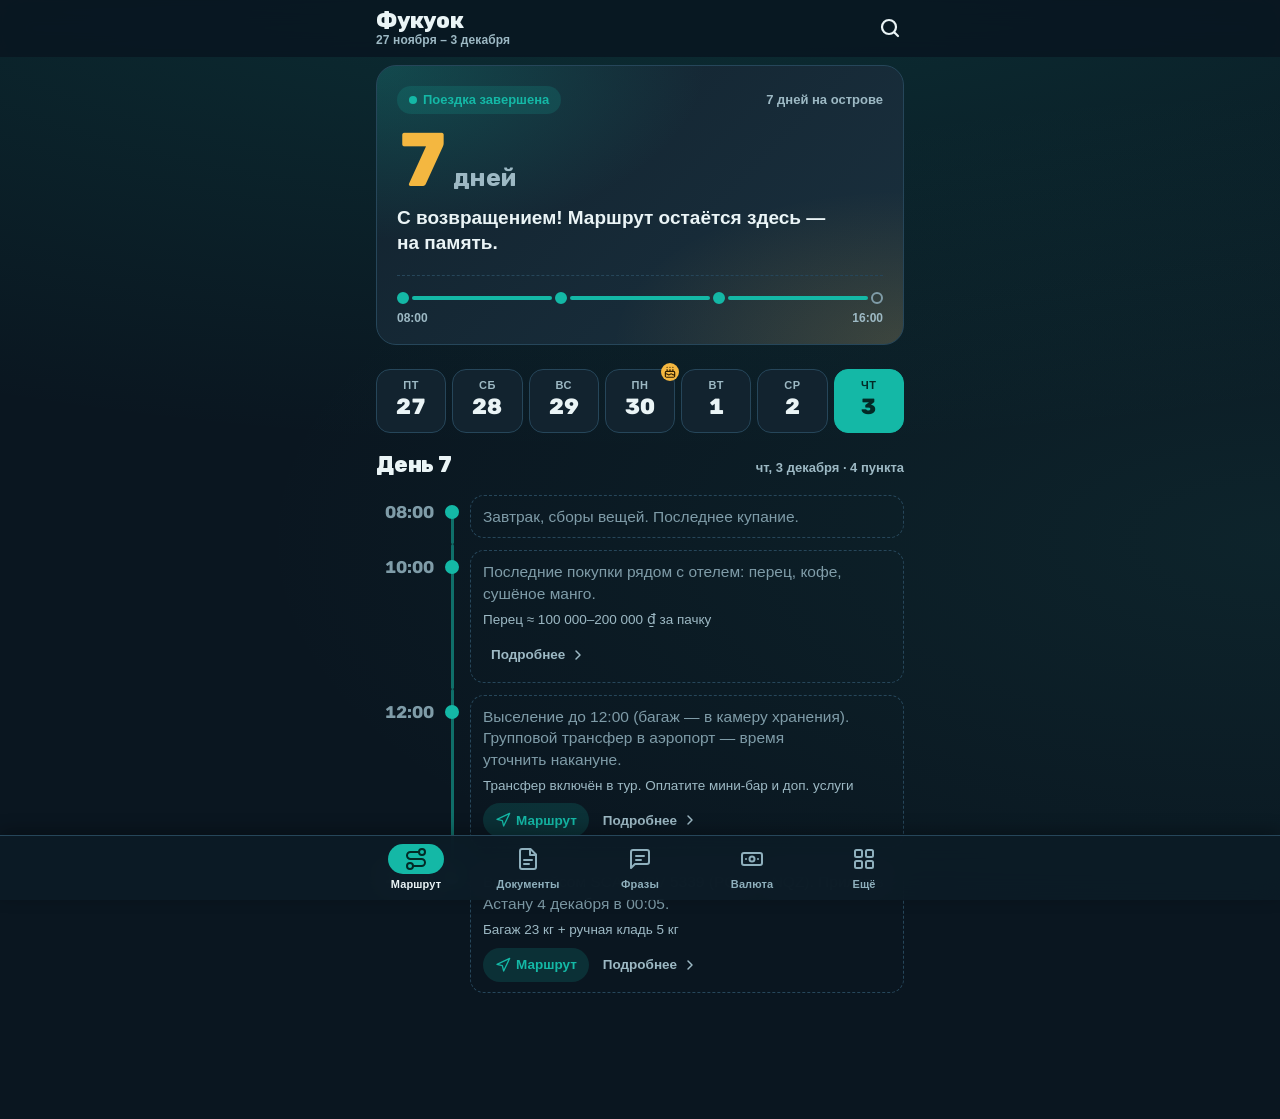
==== index.html @ 0ebf0767 "Путеводитель по Фукуоку: сайт, документы, офлайн-режим Co-Authored-By: Claude Opus 5.5 <noreply@anth" ====
<!DOCTYPE html>
<html lang="ru">
<head>
  <meta charset="UTF-8" />
  <meta name="viewport" content="width=device-width, initial-scale=1, viewport-fit=cover" />
  <meta name="theme-color" content="#0a1620" />
  <meta name="apple-mobile-web-app-capable" content="yes" />
  <meta name="apple-mobile-web-app-status-bar-style" content="black-translucent" />
  <title>Фукуок · 27 ноября – 3 декабря</title>
  <link rel="stylesheet" href="css/common.css" />
  <style>
    /* ---------- «Сегодня» ---------- */
    .today {
      margin-top: var(--u);
      padding: calc(2.5 * var(--u)) calc(2.5 * var(--u)) calc(2 * var(--u));
    }

    .today-top {
      display: flex;
      align-items: center;
      justify-content: space-between;
      gap: var(--u);
      margin-bottom: calc(1.5 * var(--u));
    }

    .state-pill {
      display: inline-flex;
      align-items: center;
      gap: 6px;
      min-height: 28px;
      padding: 0 12px;
      border-radius: var(--r-pill);
      font-size: 13px;
      font-weight: 700;
      background: var(--coral-soft);
      color: var(--coral);
    }

    .state-pill.is-water {
      background: var(--shallow-soft);
      color: var(--water);
    }

    .state-pill .dot {
      width: 8px;
      height: 8px;
      border-radius: 50%;
      background: currentColor;
    }

    .today-day {
      font-size: 13px;
      font-weight: 600;
      color: var(--ink-2);
    }

    .today-time {
      font-family: var(--font-mark);
      font-weight: 800;
      font-variant-numeric: tabular-nums;
      font-size: clamp(56px, 18vw, 76px);
      line-height: 0.92;
      letter-spacing: -0.03em;
      color: var(--coral);
      margin: 0;
    }

    .today-time small {
      font-size: 0.32em;
      font-weight: 700;
      letter-spacing: 0;
      color: var(--ink-2);
      margin-left: 6px;
    }

    .countdown {
      display: grid;
      grid-template-columns: repeat(4, 1fr);
      gap: var(--u);
      margin: 0;
    }

    .countdown div {
      text-align: center;
      padding: var(--u) 0 calc(0.75 * var(--u));
      border-radius: 12px;
      background: rgba(10, 22, 32, 0.55);
      border: 1px solid var(--grout);
    }

    .countdown b {
      display: block;
      font-family: var(--font-mark);
      font-weight: 800;
      font-size: clamp(28px, 9vw, 38px);
      line-height: 1;
      font-variant-numeric: tabular-nums;
      color: var(--ink);
    }

    .countdown span {
      display: block;
      margin-top: 4px;
      font-size: 11px;
      font-weight: 700;
      letter-spacing: 0.06em;
      text-transform: uppercase;
      color: var(--ink-2);
    }

    .today-title {
      margin: calc(1.25 * var(--u)) 0 0;
      font-size: 19px;
      font-weight: 650;
      line-height: 1.3;
      text-wrap: pretty;
    }

    .today-now {
      margin: var(--u) 0 0;
      font-size: 14px;
      color: var(--ink-2);
    }

    .today-now b {
      color: var(--ink);
      font-weight: 600;
    }

    .today-actions {
      display: flex;
      flex-wrap: wrap;
      gap: var(--u);
      margin-top: calc(2 * var(--u));
    }

    /* канат дорожки — прогресс дня */
    .rope {
      display: flex;
      align-items: center;
      margin-top: calc(2.5 * var(--u));
      padding-top: calc(2 * var(--u));
      border-top: 1px dashed var(--grout);
    }

    .rope-bead {
      position: relative;
      flex: 0 0 auto;
      width: 12px;
      height: 12px;
      border-radius: 50%;
      border: 2px solid var(--ink-3);
      background: transparent;
    }

    .rope-seg {
      flex: 1 1 auto;
      height: 4px;
      margin: 0 3px;
      border-radius: 2px;
      background: repeating-linear-gradient(90deg, var(--grout) 0 6px, transparent 6px 10px);
    }

    .rope-bead.is-done {
      background: var(--water);
      border-color: var(--water);
    }

    .rope-seg.is-done {
      background: var(--water);
    }

    .rope-bead.is-now {
      width: 18px;
      height: 18px;
      background: var(--coral);
      border-color: var(--coral);
      box-shadow: 0 0 0 5px var(--coral-soft);
      animation: bead 2.4s var(--ease-out) infinite;
    }

    @keyframes bead {
      0% {
        box-shadow: 0 0 0 0 rgba(244, 183, 64, 0.5);
      }
      70% {
        box-shadow: 0 0 0 10px rgba(244, 183, 64, 0);
      }
      100% {
        box-shadow: 0 0 0 0 rgba(244, 183, 64, 0);
      }
    }

    .rope-legend {
      display: flex;
      justify-content: space-between;
      margin-top: 6px;
      font-size: 12px;
      font-weight: 600;
      color: var(--ink-2);
      font-variant-numeric: tabular-nums;
    }

    /* ---------- лента дней ---------- */
    .days {
      display: grid;
      grid-template-columns: repeat(7, 1fr);
      gap: 6px;
      margin: calc(3 * var(--u)) 0 calc(2 * var(--u));
    }

    .day {
      position: relative;
      display: flex;
      flex-direction: column;
      align-items: center;
      gap: 2px;
      padding: var(--u) 0 calc(1.25 * var(--u));
      border-radius: 14px;
      border: 1.5px solid var(--grout);
      background: var(--tile);
      cursor: pointer;
      min-height: 64px;
    }

    .day-wd {
      font-size: 11px;
      font-weight: 700;
      text-transform: uppercase;
      letter-spacing: 0.05em;
      color: var(--ink-2);
    }

    .day-num {
      font-family: var(--font-mark);
      font-weight: 800;
      font-size: 22px;
      line-height: 1;
      font-variant-numeric: tabular-nums;
    }

    .day .ic {
      position: absolute;
      top: -7px;
      right: -5px;
      width: 18px;
      height: 18px;
      padding: 2px;
      border-radius: 50%;
      background: var(--coral);
      color: #2a1a00;
    }

    .day.is-today::after {
      content: "";
      position: absolute;
      bottom: 5px;
      width: 5px;
      height: 5px;
      border-radius: 50%;
      background: var(--coral);
    }

    .day[aria-pressed="true"] {
      background: var(--water);
      border-color: var(--water);
      color: var(--on-accent);
    }

    .day[aria-pressed="true"] .day-wd {
      color: var(--on-accent);
    }

    .day[aria-pressed="true"].is-today::after {
      background: var(--on-accent);
    }

    .day-head {
      display: flex;
      align-items: baseline;
      justify-content: space-between;
      gap: var(--u);
      margin: 0 0 var(--u);
    }

    .day-head h2 {
      margin: 0;
      font-family: var(--font-mark);
      font-weight: 800;
      font-size: 22px;
      letter-spacing: -0.01em;
    }

    .day-head span {
      font-size: 13px;
      color: var(--ink-2);
      font-weight: 600;
    }

    /* ---------- таймлайн ---------- */
    .tl {
      list-style: none;
      margin: 0;
      padding: 0;
    }

    .ev {
      display: grid;
      grid-template-columns: 58px 20px 1fr;
      column-gap: var(--u);
      position: relative;
    }

    .ev-time {
      padding-top: 14px;
      text-align: right;
      font-family: var(--font-mark);
      font-weight: 700;
      font-size: 17px;
      font-variant-numeric: tabular-nums;
      color: var(--coral);
      line-height: 1.1;
    }

    .ev-time small {
      display: block;
      font-family: var(--font-ui);
      font-size: 10.5px;
      font-weight: 600;
      color: var(--ink-3);
      margin-top: 2px;
    }

    .ev-rail {
      position: relative;
      display: flex;
      justify-content: center;
    }

    .ev-rail::before {
      content: "";
      position: absolute;
      top: 0;
      bottom: 0;
      width: 3px;
      border-radius: 2px;
      background: repeating-linear-gradient(180deg, var(--grout) 0 7px, transparent 7px 11px);
    }

    .ev:first-child .ev-rail::before {
      top: 18px;
    }

    .ev:last-child .ev-rail::before {
      bottom: auto;
      height: 18px;
    }

    .ev-rail i {
      position: relative;
      margin-top: 16px;
      width: 14px;
      height: 14px;
      border-radius: 50%;
      background: var(--deck);
      border: 2.5px solid var(--ink-3);
    }

    .ev-body {
      margin: 6px 0;
      padding: calc(1.25 * var(--u)) calc(1.5 * var(--u));
      border-radius: 14px;
      background: var(--tile);
      border: 1px solid var(--grout);
      min-width: 0;
    }

    .ev-body.is-link {
      cursor: pointer;
    }

    .ev-body.is-link:active {
      background: var(--deck-2);
    }

    .ev-prog {
      margin: 0;
      font-size: 15.5px;
      line-height: 1.4;
      text-wrap: pretty;
    }

    .ev-cost {
      margin: 6px 0 0;
      font-size: 13.5px;
      color: var(--ink-2);
      line-height: 1.4;
    }

    .ev-actions {
      display: flex;
      flex-wrap: wrap;
      gap: 6px;
      margin-top: var(--u);
    }

    .mini {
      display: inline-flex;
      align-items: center;
      gap: 5px;
      min-height: 34px;
      padding: 0 12px;
      border-radius: var(--r-pill);
      border: 0;
      background: var(--shallow-soft);
      color: var(--water);
      font-size: 13.5px;
      font-weight: 650;
      text-decoration: none;
      cursor: pointer;
    }

    .mini.is-ghost {
      background: transparent;
      color: var(--ink-2);
      padding: 0 4px 0 8px;
    }

    .mini .ic {
      width: 16px;
      height: 16px;
    }

    /* шкала важности: сейчас > далее > потом > прошло */
    .ev.is-past .ev-body {
      background: transparent;
      border-style: dashed;
    }

    .ev.is-past .ev-prog,
    .ev.is-past .ev-time {
      color: var(--ink-3);
    }

    .ev.is-past .ev-rail i {
      background: var(--water);
      border-color: var(--water);
    }

    .ev.is-past .ev-rail::before {
      background: var(--water);
      opacity: 0.55;
    }

    .ev.is-now .ev-rail i {
      width: 18px;
      height: 18px;
      margin-top: 14px;
      background: var(--coral);
      border-color: var(--coral);
      box-shadow: 0 0 0 5px var(--coral-soft);
    }

    .ev.is-now .ev-body {
      border-color: var(--coral);
      box-shadow: 0 0 0 1px var(--coral) inset, var(--shadow-1);
    }

    .ev.is-now .ev-time {
      font-size: 20px;
    }

    .ev.is-next .ev-rail i {
      border-color: var(--water);
    }

    .ev.is-next .ev-body {
      border-color: color-mix(in srgb, var(--water) 55%, var(--grout));
    }

    .ev-tag {
      display: inline-block;
      margin: 0 0 6px;
      padding: 2px 8px;
      border-radius: 6px;
      font-size: 11.5px;
      font-weight: 700;
      letter-spacing: 0.02em;
      background: var(--coral-soft);
      color: var(--coral);
    }

    .ev.is-next .ev-tag {
      background: var(--shallow-soft);
      color: var(--water);
    }

    /* поиск */
    .search-wrap[hidden] {
      display: none;
    }

    .search-wrap {
      padding: var(--u) 0 0;
    }

    .search-day {
      margin: calc(3 * var(--u)) 0 var(--u);
      font-family: var(--font-mark);
      font-weight: 700;
      font-size: 16px;
      color: var(--ink-2);
    }

    .empty {
      padding: calc(4 * var(--u)) calc(2 * var(--u));
      text-align: center;
      color: var(--ink-2);
      border: 1.5px dashed var(--grout);
      border-radius: var(--r-card);
    }

    /* ---------- лист места ---------- */
    .gallery {
      position: relative;
      margin: 0 calc(-2 * var(--u));
    }

    .gallery-track {
      display: flex;
      overflow-x: auto;
      scroll-snap-type: x mandatory;
      scrollbar-width: none;
      gap: var(--u);
      padding: 0 calc(2 * var(--u));
      scroll-padding: 0 calc(2 * var(--u));
    }

    .gallery-track::-webkit-scrollbar {
      display: none;
    }

    .gallery-track img {
      flex: 0 0 100%;
      width: 100%;
      aspect-ratio: 4 / 3;
      object-fit: cover;
      border-radius: 16px;
      scroll-snap-align: start;
      background: var(--deck-2);
    }

    .gallery-dots {
      display: flex;
      justify-content: center;
      gap: 6px;
      margin-top: var(--u);
    }

    .gallery-dots i {
      width: 6px;
      height: 6px;
      border-radius: 3px;
      background: var(--grout);
      transition: width 0.25s var(--ease-out), background 0.25s;
    }

    .gallery-dots i.is-on {
      width: 18px;
      background: var(--water);
    }

    .place-title {
      margin: calc(2 * var(--u)) 0 var(--u);
      font-family: var(--font-mark);
      font-weight: 800;
      font-size: 26px;
      line-height: 1.1;
      letter-spacing: -0.015em;
      text-wrap: balance;
    }

    .place-meta {
      display: flex;
      flex-wrap: wrap;
      gap: 6px;
      margin: 0 0 calc(2 * var(--u));
    }

    .place-meta span {
      font-size: 13px;
      font-weight: 600;
      padding: 4px 10px;
      border-radius: 8px;
      background: var(--deck-2);
      color: var(--ink-2);
    }

    .place-meta span.is-time {
      background: var(--coral-soft);
      color: var(--coral);
      font-family: var(--font-mark);
      font-weight: 700;
    }

    .place-body p {
      margin: 0 0 calc(1.5 * var(--u));
      font-size: 15.5px;
      line-height: 1.55;
    }

    .tips {
      margin: calc(2.5 * var(--u)) 0 0;
      padding: calc(2 * var(--u));
      border-radius: var(--r-card);
      background: var(--coral-soft);
    }

    .tips h3 {
      margin: 0 0 var(--u);
      font-family: var(--font-mark);
      font-weight: 700;
      font-size: 16px;
      color: var(--coral);
    }

    .tips ul {
      margin: 0;
      padding: 0;
      list-style: none;
    }

    .tips li {
      position: relative;
      padding-left: 18px;
      margin: 0 0 var(--u);
      font-size: 14.5px;
      line-height: 1.5;
    }

    .tips li:last-child {
      margin-bottom: 0;
    }

    .tips li::before {
      content: "";
      position: absolute;
      left: 2px;
      top: 8px;
      width: 7px;
      height: 7px;
      border-radius: 50%;
      background: var(--coral);
    }

    /* аудиогид */
    .guide {
      display: grid;
      grid-template-columns: 52px 1fr;
      gap: 6px calc(1.5 * var(--u));
      align-items: center;
      margin: 0 0 calc(2 * var(--u));
      padding: calc(1.5 * var(--u));
      border-radius: var(--r-card);
      background: var(--tile);
      border: 1px solid var(--grout);
    }

    .guide[hidden] {
      display: none;
    }

    .guide-play {
      grid-row: span 2;
      width: 52px;
      height: 52px;
      border-radius: 50%;
      border: 0;
      background: var(--water);
      color: var(--on-accent);
      display: grid;
      place-items: center;
      cursor: pointer;
    }

    .guide-title {
      margin: 0;
      font-size: 14px;
      font-weight: 650;
      line-height: 1.3;
    }

    .guide-title small {
      display: block;
      font-size: 12px;
      font-weight: 600;
      color: var(--ink-2);
    }

    .guide-scrub {
      display: flex;
      align-items: center;
      gap: 6px;
      font-size: 12px;
      color: var(--ink-2);
      font-variant-numeric: tabular-nums;
    }

    .guide-scrub input {
      flex: 1;
      min-width: 0;
      accent-color: var(--water);
      height: 24px;
    }

    .guide-skip {
      width: 32px;
      height: 32px;
      border: 0;
      border-radius: 50%;
      background: transparent;
      color: var(--ink-2);
      display: grid;
      place-items: center;
      cursor: pointer;
      flex-shrink: 0;
    }

    .guide-skip:disabled,
    .guide-scrub input:disabled {
      opacity: 0.4;
    }

    .routes {
      display: grid;
      gap: var(--u);
      margin-top: calc(2.5 * var(--u));
    }

    .routes .btn {
      width: 100%;
      min-height: 52px;
      font-size: 16px;
    }

    .routes-hint {
      margin: var(--u) 0 0;
      font-size: 12.5px;
      color: var(--ink-3);
      text-align: center;
    }
  </style>
</head>
<body>
  <header class="appbar">
    <div class="appbar-inner">
      <h1 class="appbar-title">Фукуок<span class="appbar-sub" id="appbar-sub">27 ноября – 3 декабря</span></h1>
      <button type="button" class="icon-btn" id="search-toggle" aria-label="Поиск по маршруту" aria-pressed="false">
        <svg class="ic" aria-hidden="true"><use href="#search" /></svg>
      </button>
    </div>
  </header>

  <main class="app">
    <div class="search-wrap" id="search-wrap" hidden>
      <label class="visually-hidden" for="q">Поиск по маршруту</label>
      <input class="field" type="search" id="q" placeholder="Пляж, остров, ресторан, шоу…" autocomplete="off" enterkeyhint="search" />
    </div>

    <section class="pool today" id="today" aria-live="polite"></section>

    <nav class="days" id="days" aria-label="Дни поездки"></nav>

    <section id="schedule" aria-live="polite"></section>
  </main>

  <nav class="tabbar" aria-label="Разделы">
    <div class="tabbar-inner">
      <a class="tab" href="index.html" aria-current="page"><span class="tab-ic"><svg class="ic" aria-hidden="true"><use href="#route" /></svg></span>Маршрут</a>
      <a class="tab" href="documents.html"><span class="tab-ic"><svg class="ic" aria-hidden="true"><use href="#docs" /></svg></span>Документы</a>
      <a class="tab" href="razgovornik.html"><span class="tab-ic"><svg class="ic" aria-hidden="true"><use href="#phrases" /></svg></span>Фразы</a>
      <a class="tab" href="converter.html"><span class="tab-ic"><svg class="ic" aria-hidden="true"><use href="#currency" /></svg></span>Валюта</a>
      <a class="tab" href="more.html"><span class="tab-ic"><svg class="ic" aria-hidden="true"><use href="#more" /></svg></span>Ещё</a>
    </div>
  </nav>

  <div class="sheet" id="place-sheet" hidden>
    <div class="sheet-backdrop" data-sheet-close></div>
    <div class="sheet-panel" role="dialog" aria-modal="true" aria-labelledby="place-title" tabindex="-1">
      <div class="sheet-grip" aria-hidden="true"></div>
      <button type="button" class="sheet-close" data-sheet-close aria-label="Закрыть">
        <svg class="ic ic-sm" aria-hidden="true"><use href="#close" /></svg>
      </button>
      <div class="gallery">
        <div class="gallery-track" id="gallery-track"></div>
        <div class="gallery-dots" id="gallery-dots" aria-hidden="true"></div>
      </div>
      <h2 class="place-title" id="place-title"></h2>
      <div class="place-meta" id="place-meta"></div>
      <div class="guide" id="guide" hidden>
        <button type="button" class="guide-play" id="guide-play" aria-label="Слушать аудиогид">
          <svg class="ic" aria-hidden="true"><use href="#headphones" /></svg>
        </button>
        <p class="guide-title" id="guide-title"></p>
        <div class="guide-scrub">
          <button type="button" class="guide-skip" id="guide-back" aria-label="Назад 10 секунд"><svg class="ic ic-sm" aria-hidden="true"><use href="#rewind" /></svg></button>
          <span id="guide-cur">0:00</span>
          <input type="range" id="guide-progress" min="0" max="1000" value="0" aria-label="Прогресс аудиогида" />
          <span id="guide-dur">--:--</span>
          <button type="button" class="guide-skip" id="guide-fwd" aria-label="Вперёд 10 секунд"><svg class="ic ic-sm" aria-hidden="true"><use href="#forward" /></svg></button>
        </div>
      </div>
      <div class="place-body" id="place-body"></div>
      <div class="routes" id="routes"></div>
    </div>
  </div>

  <script src="app.js"></script>
  <script src="places-info.js"></script>
  <script src="places-images.js"></script>
  <script src="place-routes.js"></script>
  <script src="site-audio.js"></script>
  <script id="data" type="application/json">
[
  {"day": 1, "label": "27 ноября · пт", "title": "1 день · 27 ноября · пт", "time": "01:35", "program": "Вылет из Астаны рейсом SCAT VSV 5356 (NQZ → PQC). В аэропорту быть к 22:30 26 ноября — за 3 часа.", "cost": "Багаж 23 кг + ручная кладь 5 кг на человека", "date": "2026-11-27", "tz": "+05:00"},
  {"day": 1, "label": "27 ноября · пт", "title": "1 день · 27 ноября · пт", "time": "11:05", "program": "Прилёт в международный аэропорт Фукуок (PQC). Паспортный контроль, SIM-карта, обмен денег.", "cost": "SIM ≈ 200 000–300 000 ₫", "date": "2026-11-27"},
  {"day": 1, "label": "27 ноября · пт", "title": "1 день · 27 ноября · пт", "time": "12:00", "program": "Групповой трансфер FUN&SUN в отель Wyndham Grand Phu Quoc. Ищите представителя с табличкой FUN&SUN Kazakhstan.", "cost": "Трансфер включён в тур", "date": "2026-11-27"},
  {"day": 1, "label": "27 ноября · пт", "title": "1 день · 27 ноября · пт", "time": "13:00", "program": "Приезд в отель, вещи — в камеру хранения. Первый обед рядом с отелем: фо и бань ми.", "cost": "Средний чек ≈ 150 000–250 000 ₫ на человека", "date": "2026-11-27"},
  {"day": 1, "label": "27 ноября · пт", "title": "1 день · 27 ноября · пт", "time": "15:00", "program": "Заселение в номер Deluxe Garden View (завтраки включены). Отдых у бассейна.", "cost": "Депозит при заселении — уточните на ресепшен", "date": "2026-11-27"},
  {"day": 1, "label": "27 ноября · пт", "title": "1 день · 27 ноября · пт", "time": "17:30", "program": "Закат на пляже Бай Зай у отеля — солнце садится прямо в море.", "cost": "", "date": "2026-11-27"},
  {"day": 1, "label": "27 ноября · пт", "title": "1 день · 27 ноября · пт", "time": "19:00", "program": "Вечерняя прогулка по Grand World — «город, который не спит»: венецианский канал, гондолы, Бамбуковый храм.", "cost": "Вход бесплатный, гондола ≈ 200 000 ₫", "date": "2026-11-27"},
  {"day": 1, "label": "27 ноября · пт", "title": "1 день · 27 ноября · пт", "time": "20:30", "program": "Первый ужин в Grand World.", "cost": "Средний чек ≈ 250 000–400 000 ₫ на человека", "date": "2026-11-27"},
  {"day": 2, "label": "28 ноября · сб", "title": "2 день · 28 ноября · сб", "time": "08:00", "program": "Завтрак в отеле (включён).", "cost": "", "date": "2026-11-28"},
  {"day": 2, "label": "28 ноября · сб", "title": "2 день · 28 ноября · сб", "time": "09:30", "program": "Встреча с отельным гидом FUN&SUN в холле: экскурсии, правила, контакты. Взять ваучер и обратный билет.", "cost": "Точное время встречи скажет представитель на трансфере", "date": "2026-11-28"},
  {"day": 2, "label": "28 ноября · сб", "title": "2 день · 28 ноября · сб", "time": "10:00", "program": "Vinpearl Safari — крупнейший сафари-парк Вьетнама, 5–10 минут от отеля.", "cost": "Билет ≈ 650 000 ₫ (комбо с VinWonders выгоднее)", "date": "2026-11-28"},
  {"day": 2, "label": "28 ноября · сб", "title": "2 день · 28 ноября · сб", "time": "13:30", "program": "Обед в парке.", "cost": "Средний чек ≈ 200 000 ₫ на человека", "date": "2026-11-28"},
  {"day": 2, "label": "28 ноября · сб", "title": "2 день · 28 ноября · сб", "time": "14:30", "program": "VinWonders Фукуок: аттракционы, океанариум, аквапарк, замок.", "cost": "Билет ≈ 950 000 ₫", "date": "2026-11-28"},
  {"day": 2, "label": "28 ноября · сб", "title": "2 день · 28 ноября · сб", "time": "20:00", "program": "Шоу «Tinh Hoa Việt Nam» в Grand World и ужин.", "cost": "Шоу ≈ 300 000–600 000 ₫, ужин ≈ 250 000 ₫", "date": "2026-11-28"},
  {"day": 3, "label": "29 ноября · вс", "title": "3 день · 29 ноября · вс", "time": "08:00", "program": "Завтрак в отеле.", "cost": "", "date": "2026-11-29"},
  {"day": 3, "label": "29 ноября · вс", "title": "3 день · 29 ноября · вс", "time": "09:00", "program": "Выезд на юг острова в Антхой (≈ 1 час на Grab/Xanh SM).", "cost": "Такси ≈ 400 000–500 000 ₫ за машину в одну сторону", "date": "2026-11-29"},
  {"day": 3, "label": "29 ноября · вс", "title": "3 день · 29 ноября · вс", "time": "10:00", "program": "Канатная дорога на остров Хон Тхом — 7,9 км над морем.", "cost": "Билет ≈ 600 000–650 000 ₫ (включает аквапарк)", "date": "2026-11-29"},
  {"day": 3, "label": "29 ноября · вс", "title": "3 день · 29 ноября · вс", "time": "11:00", "program": "Аквапарк Aquatopia и пляж острова Хон Тхом.", "cost": "", "date": "2026-11-29"},
  {"day": 3, "label": "29 ноября · вс", "title": "3 день · 29 ноября · вс", "time": "14:00", "program": "Обед на острове Хон Тхом.", "cost": "Средний чек ≈ 200 000–300 000 ₫ на человека", "date": "2026-11-29"},
  {"day": 3, "label": "29 ноября · вс", "title": "3 день · 29 ноября · вс", "time": "16:30", "program": "Sunset Town — «Город заката». Мост Поцелуя, набережная, закат.", "cost": "Вход в город бесплатный", "date": "2026-11-29"},
  {"day": 3, "label": "29 ноября · вс", "title": "3 день · 29 ноября · вс", "time": "19:30", "program": "Шоу «Kiss of the Sea» — фонтаны, лазеры, пиротехника над морем.", "cost": "Билет ≈ 500 000–700 000 ₫", "date": "2026-11-29"},
  {"day": 3, "label": "29 ноября · вс", "title": "3 день · 29 ноября · вс", "time": "21:00", "program": "Ужин в Sunset Town и возвращение в отель (≈ 1 час).", "cost": "Средний чек ≈ 250 000–400 000 ₫ на человека", "date": "2026-11-29"},
  {"day": 4, "label": "30 ноября · пн 🎂", "title": "4 день · 30 ноября · пн 🎂", "time": "07:30", "program": "Ранний завтрак.", "cost": "", "date": "2026-11-30"},
  {"day": 4, "label": "30 ноября · пн 🎂", "title": "4 день · 30 ноября · пн 🎂", "time": "08:00", "program": "Морская прогулка по 4 островам архипелага Антхой: снорклинг у кораллов (трансфер из отеля).", "cost": "Тур ≈ 600 000–900 000 ₫ (трансфер, маска, обед) — можно купить у гида", "date": "2026-11-30"},
  {"day": 4, "label": "30 ноября · пн 🎂", "title": "4 день · 30 ноября · пн 🎂", "time": "12:30", "program": "Обед на лодке или на острове — морепродукты и фрукты.", "cost": "Обычно входит в стоимость тура", "date": "2026-11-30"},
  {"day": 4, "label": "30 ноября · пн 🎂", "title": "4 день · 30 ноября · пн 🎂", "time": "16:00", "program": "Возвращение в отель, отдых у бассейна.", "cost": "", "date": "2026-11-30"},
  {"day": 4, "label": "30 ноября · пн 🎂", "title": "4 день · 30 ноября · пн 🎂", "time": "18:30", "program": "🎂 Праздничный ужин в честь дня рождения Халела — ресторан у моря с закатом.", "cost": "Средний чек ≈ 500 000–800 000 ₫ на человека", "date": "2026-11-30"},
  {"day": 4, "label": "30 ноября · пн 🎂", "title": "4 день · 30 ноября · пн 🎂", "time": "21:00", "program": "Вьетнамский массаж после морского дня.", "cost": "60 мин ≈ 300 000–500 000 ₫", "date": "2026-11-30"},
  {"day": 5, "label": "1 декабря · вт", "title": "5 день · 1 декабря · вт", "time": "08:00", "program": "Завтрак в отеле.", "cost": "", "date": "2026-12-01"},
  {"day": 5, "label": "1 декабря · вт", "title": "5 день · 1 декабря · вт", "time": "09:00", "program": "Пляж Бай Сао — белый песок и бирюзовая вода на юго-востоке (≈ 1 час от отеля).", "cost": "Шезлонг ≈ 50 000–100 000 ₫", "date": "2026-12-01"},
  {"day": 5, "label": "1 декабря · вт", "title": "5 день · 1 декабря · вт", "time": "12:00", "program": "Обед в пляжном ресторане на Бай Сао.", "cost": "Средний чек ≈ 200 000–350 000 ₫ на человека", "date": "2026-12-01"},
  {"day": 5, "label": "1 декабря · вт", "title": "5 день · 1 декабря · вт", "time": "13:30", "program": "Пагода Хо Куок — буддийский храм на скале над морем.", "cost": "Вход бесплатный, нужна закрытая одежда", "date": "2026-12-01"},
  {"day": 5, "label": "1 декабря · вт", "title": "5 день · 1 декабря · вт", "time": "15:00", "program": "Историческая тюрьма Фукуок («Кокосовая тюрьма») — музей войны.", "cost": "Вход бесплатный", "date": "2026-12-01"},
  {"day": 5, "label": "1 декабря · вт", "title": "5 день · 1 декабря · вт", "time": "16:30", "program": "Фабрика рыбного соуса нуок-мам и перечная плантация.", "cost": "Вход бесплатный", "date": "2026-12-01"},
  {"day": 5, "label": "1 декабря · вт", "title": "5 день · 1 декабря · вт", "time": "18:30", "program": "Ужин в рыбацкой деревне Хамнинь на сваях — крабы и гребешки.", "cost": "Средний чек ≈ 400 000–700 000 ₫ на человека", "date": "2026-12-01"},
  {"day": 6, "label": "2 декабря · ср", "title": "6 день · 2 декабря · ср", "time": "08:00", "program": "Завтрак в отеле.", "cost": "", "date": "2026-12-02"},
  {"day": 6, "label": "2 декабря · ср", "title": "6 день · 2 декабря · ср", "time": "09:30", "program": "Пляж морских звёзд Рачвем на северо-востоке (≈ 30 минут от отеля).", "cost": "Небольшой сбор за въезд/парковку", "date": "2026-12-02"},
  {"day": 6, "label": "2 декабря · ср", "title": "6 день · 2 декабря · ср", "time": "12:30", "program": "Обед в плавучем ресторане в Рачвем.", "cost": "Средний чек ≈ 250 000–400 000 ₫ на человека", "date": "2026-12-02"},
  {"day": 6, "label": "2 декабря · ср", "title": "6 день · 2 декабря · ср", "time": "14:30", "program": "Отдых в отеле: бассейн, вьетнамский кофе со сгущёнкой.", "cost": "Кофе ≈ 30 000–60 000 ₫", "date": "2026-12-02"},
  {"day": 6, "label": "2 декабря · ср", "title": "6 день · 2 декабря · ср", "time": "17:00", "program": "Храм Динь Кау на скале в Зуонгдонге — закат и рыбацкие лодки.", "cost": "Вход бесплатный", "date": "2026-12-02"},
  {"day": 6, "label": "2 декабря · ср", "title": "6 день · 2 декабря · ср", "time": "18:30", "program": "Прощальный ужин на ночном рынке Зуонгдонга: морепродукты на гриле, бун куай.", "cost": "Ужин ≈ 300 000–500 000 ₫ на человека", "date": "2026-12-02"},
  {"day": 6, "label": "2 декабря · ср", "title": "6 день · 2 декабря · ср", "time": "21:00", "program": "Проверить время обратного трансфера: после 19:00 его вывешивают на ресепшен или в папке FUN&SUN.", "cost": "", "date": "2026-12-02"},
  {"day": 7, "label": "3 декабря · чт", "title": "7 день · 3 декабря · чт", "time": "08:00", "program": "Завтрак, сборы вещей. Последнее купание.", "cost": "", "date": "2026-12-03"},
  {"day": 7, "label": "3 декабря · чт", "title": "7 день · 3 декабря · чт", "time": "10:00", "program": "Последние покупки рядом с отелем: перец, кофе, сушёное манго.", "cost": "Перец ≈ 100 000–200 000 ₫ за пачку", "date": "2026-12-03"},
  {"day": 7, "label": "3 декабря · чт", "title": "7 день · 3 декабря · чт", "time": "12:00", "program": "Выселение до 12:00 (багаж — в камеру хранения). Групповой трансфер в аэропорт — время уточнить накануне.", "cost": "Трансфер включён в тур. Оплатите мини-бар и доп. услуги", "date": "2026-12-03"},
  {"day": 7, "label": "3 декабря · чт", "title": "7 день · 3 декабря · чт", "time": "16:00", "program": "Вылет рейсом SCAT VSV 5339 (PQC → NQZ). Прилёт в Астану 4 декабря в 00:05.", "cost": "Багаж 23 кг + ручная кладь 5 кг", "date": "2026-12-03"}
]
  </script>

  <script>
    (function () {
      const PQC_OFFSET = 7 * 3600 * 1000;
      /* Отладка: ?now=2026-11-29T15:00+07:00 — посмотреть экран как в этот момент; ?open=16 — открыть карточку места. */
      const params = new URLSearchParams(location.search);
      const NOW_OVR = params.get("now") ? Date.parse(params.get("now")) : NaN;
      const T0 = Date.now();
      const clock = () => (isFinite(NOW_OVR) ? NOW_OVR + (Date.now() - T0) : Date.now());
      const WD = ["вс", "пн", "вт", "ср", "чт", "пт", "сб"];
      const MONTHS = ["января", "февраля", "марта", "апреля", "мая", "июня", "июля", "августа", "сентября", "октября", "ноября", "декабря"];

      const items = JSON.parse(document.getElementById("data").textContent).map(function (row, i) {
        row._i = i;
        row.ts = Date.parse(row.date + "T" + row.time + ":00" + (row.tz || "+07:00"));
        return row;
      });
      const days = [...new Set(items.map((i) => i.day))].sort((a, b) => a - b);
      const dayDate = {};
      items.forEach((i) => (dayDate[i.day] = dayDate[i.day] || i.date));
      const tripStart = items[0].ts;
      const tripEnd = items[items.length - 1].ts + 9 * 3600 * 1000;

      const $ = (id) => document.getElementById(id);
      const todayEl = $("today");
      const daysEl = $("days");
      const scheduleEl = $("schedule");
      const qEl = $("q");
      const searchWrap = $("search-wrap");
      const searchToggle = $("search-toggle");

      const I = window.AppIcon;
      const places = window.EVENT_PLACES || [];

      function esc(t) {
        const d = document.createElement("div");
        d.textContent = t == null ? "" : String(t);
        return d.innerHTML;
      }

      function pqcDate(ms) {
        return new Date(ms + PQC_OFFSET).toISOString().slice(0, 10);
      }

      function dateParts(iso) {
        const d = new Date(iso + "T12:00:00Z");
        return { wd: WD[d.getUTCDay()], n: d.getUTCDate(), m: MONTHS[d.getUTCMonth()] };
      }

      function plural(n, a, b, c) {
        const m10 = n % 10, m100 = n % 100;
        if (m10 === 1 && m100 !== 11) return a;
        if (m10 >= 2 && m10 <= 4 && (m100 < 10 || m100 >= 20)) return b;
        return c;
      }

      function untilText(ms) {
        const min = Math.max(0, Math.round(ms / 60000));
        if (min < 1) return "сейчас";
        if (min < 60) return "через " + min + " мин";
        const h = Math.floor(min / 60), m = min % 60;
        if (h < 24) return "через " + h + " ч" + (m ? " " + m + " мин" : "");
        const d = Math.floor(h / 24);
        return "через " + d + " " + plural(d, "день", "дня", "дней");
      }

      function shortText(s, n) {
        const first = String(s).split(". ")[0];
        return first.length > n ? first.slice(0, n - 1) + "…" : first;
      }

      /* ---------- маршруты ---------- */
      function routeLabelFromQuery(q) {
        const t = String(q).trim();
        const i = t.indexOf(",");
        return (i > 0 ? t.slice(0, i) : t).trim() || "Маршрут";
      }

      function normalizeRouteItem(item) {
        if (item == null) return null;
        if (typeof item === "string") {
          const query = item.trim();
          return query ? { label: routeLabelFromQuery(query), query: query } : null;
        }
        if (Array.isArray(item) && item.length >= 2) {
          const query = String(item[1]).trim();
          if (!query) return null;
          return { label: String(item[0]).trim() || routeLabelFromQuery(query), query: query };
        }
        return null;
      }

      function routesOf(i) {
        const entry = window.EVENT_ROUTES && window.EVENT_ROUTES[i];
        if (entry == null) return [];
        if (!Array.isArray(entry)) {
          const one = normalizeRouteItem(entry);
          return one ? [one] : [];
        }
        if (entry.length === 2 && typeof entry[0] === "string" && typeof entry[1] === "string") {
          const one = normalizeRouteItem(entry);
          return one ? [one] : [];
        }
        return entry.map(normalizeRouteItem).filter(Boolean);
      }

      function mapsUrl(destination, lat, lng) {
        let u = "https://www.google.com/maps/dir/?api=1&destination=" + encodeURIComponent(destination) + "&travelmode=driving&hl=ru";
        if (lat != null && lng != null) u += "&origin=" + encodeURIComponent(lat + "," + lng);
        return u;
      }

      function openRoute(query) {
        const go = (lat, lng) => window.open(mapsUrl(query, lat, lng), "_blank", "noopener,noreferrer");
        if (!navigator.geolocation) return go(null, null);
        navigator.geolocation.getCurrentPosition(
          (p) => go(p.coords.latitude, p.coords.longitude),
          () => go(null, null),
          { enableHighAccuracy: true, timeout: 12000, maximumAge: 60000 }
        );
      }

      /* ---------- состояние ---------- */
      function state(now) {
        let cur = null, next = null;
        for (const it of items) {
          if (it.ts <= now) cur = it;
          else if (!next) next = it;
        }
        let phase = "during";
        if (now < tripStart) phase = "before";
        else if (now > tripEnd) phase = "after";
        return { now, cur, next, phase };
      }

      function currentDay(st) {
        if (st.phase === "before") return days[0];
        if (st.phase === "after") return days[days.length - 1];
        const d = pqcDate(st.now);
        const hit = days.find((x) => dayDate[x] === d);
        return hit || (st.cur ? st.cur.day : days[0]);
      }

      let selectedDay = null;
      let lastHeroKey = "";

      function ropeHtml(list, st) {
        if (!list.length) return "";
        let h = '<div class="rope" aria-hidden="true">';
        list.forEach((it, k) => {
          const done = it.ts <= st.now && !(st.cur && st.cur._i === it._i);
          const isNow = st.cur && st.cur._i === it._i && st.phase === "during";
          if (k) h += '<span class="rope-seg' + (it.ts <= st.now ? " is-done" : "") + '"></span>';
          h += '<span class="rope-bead' + (isNow ? " is-now" : done ? " is-done" : "") + '"></span>';
        });
        h += "</div>";
        h += '<div class="rope-legend"><span>' + esc(list[0].time) + "</span><span>" + esc(list[list.length - 1].time) + "</span></div>";
        return h;
      }

      function renderHero(st) {
        const day = currentDay(st);
        const dayItems = items.filter((i) => i.day === day);
        let html = "";

        if (st.phase === "before") {
          const diff = tripStart - st.now;
          const s = Math.floor(diff / 1000);
          const dd = Math.floor(s / 86400), hh = Math.floor((s % 86400) / 3600), mm = Math.floor((s % 3600) / 60), ss = s % 60;
          const p2 = (v) => (v < 10 ? "0" : "") + v;
          html =
            '<div class="today-top"><span class="state-pill"><span class="dot"></span>До вылета</span><span class="today-day">VSV 5356 · 27 ноября</span></div>' +
            '<div class="countdown" role="timer" aria-label="Обратный отсчёт до вылета">' +
            "<div><b>" + p2(dd) + "</b><span>" + plural(dd, "день", "дня", "дней") + "</span></div>" +
            "<div><b>" + p2(hh) + "</b><span>час</span></div>" +
            "<div><b>" + p2(mm) + "</b><span>мин</span></div>" +
            "<div><b>" + p2(ss) + "</b><span>сек</span></div></div>" +
            '<p class="today-title">Астана 01:35 → Фукуок 11:05</p>' +
            '<p class="today-now">В аэропорту быть к <b>22:30, 26 ноября</b> — за 3 часа до вылета.</p>' +
            '<div class="today-actions"><a class="btn btn-primary" href="documents.html">' + I("ticket", "ic ic-sm") + "Билеты и документы</a>" +
            '<button type="button" class="btn btn-on-water" data-open="0">План первого дня</button></div>';
          todayEl.innerHTML = html;
          return;
        }

        if (st.phase === "after") {
          html =
            '<div class="today-top"><span class="state-pill is-water"><span class="dot"></span>Поездка завершена</span><span class="today-day">7 дней на острове</span></div>' +
            '<p class="today-time">7<small>дней</small></p>' +
            '<p class="today-title">С возвращением! Маршрут остаётся здесь — на память.</p>' +
            ropeHtml(dayItems, st);
          todayEl.innerHTML = html;
          return;
        }

        const nx = st.next;
        const dp = dateParts(dayDate[day]);
        const tomorrow = nx && nx.day !== day;
        const pill = nx
          ? '<span class="state-pill"><span class="dot"></span>' + (tomorrow ? "Завтра" : "Далее") + " · " + untilText(nx.ts - st.now) + "</span>"
          : '<span class="state-pill is-water"><span class="dot"></span>Последний пункт</span>';
        html =
          '<div class="today-top">' + pill + '<span class="today-day">День ' + day + " · " + dp.n + " " + dp.m + "</span></div>";
        if (nx) {
          html += '<p class="today-time">' + esc(nx.time) + "</p>";
          html += '<p class="today-title">' + esc(shortText(nx.program, 120)) + "</p>";
        }
        if (st.cur) html += '<p class="today-now">Сейчас: <b>' + esc(shortText(st.cur.program, 80)) + "</b></p>";
        const target = nx || st.cur;
        const r = target ? routesOf(target._i) : [];
        const acts = [];
        if (r.length) acts.push('<button type="button" class="btn btn-primary" data-route="' + target._i + '">' + I("navigate", "ic ic-sm") + "Маршрут</button>");
        if (target && places[target._i]) acts.push('<button type="button" class="btn btn-on-water" data-open="' + target._i + '">Подробнее</button>');
        if (acts.length) html += '<div class="today-actions">' + acts.join("") + "</div>";
        html += ropeHtml(dayItems, st);
        todayEl.innerHTML = html;
      }

      function renderDays(st) {
        const today = st.phase === "during" ? currentDay(st) : null;
        daysEl.innerHTML = days
          .map((d) => {
            const p = dateParts(dayDate[d]);
            const bday = dayDate[d] === "2026-11-30";
            return (
              '<button type="button" class="day' + (d === today ? " is-today" : "") + '" data-day="' + d + '" aria-pressed="' + (d === selectedDay) + '" aria-label="День ' + d + ", " + p.n + " " + p.m + (bday ? ", день рождения" : "") + '">' +
              '<span class="day-wd">' + p.wd + '</span><span class="day-num">' + p.n + "</span>" +
              (bday ? I("cake", "ic") : "") +
              "</button>"
            );
          })
          .join("");
      }

      function evHtml(ev, st, showTag) {
        const isNow = st.phase === "during" && st.cur && st.cur._i === ev._i;
        const isNext = st.next && st.next._i === ev._i && st.phase !== "after";
        const isPast = !isNow && ev.ts <= st.now;
        const cls = isNow ? " is-now" : isNext ? " is-next" : isPast ? " is-past" : "";
        const has = !!places[ev._i];
        const r = routesOf(ev._i);
        let acts = "";
        if (r.length) acts += '<button type="button" class="mini" data-route="' + ev._i + '">' + I("navigate", "ic") + esc(r.length > 1 ? "Маршруты" : "Маршрут") + "</button>";
        if (window.PLACE_AUDIO && window.PLACE_AUDIO[ev._i]) acts += '<span class="mini is-ghost">' + I("headphones", "ic") + "Аудиогид</span>";
        if (has) acts += '<span class="mini is-ghost">Подробнее' + I("chevron", "ic") + "</span>";
        const tag = showTag && isNow ? '<span class="ev-tag">Сейчас</span>' : showTag && isNext ? '<span class="ev-tag">Далее · ' + esc(untilText(ev.ts - st.now)) + "</span>" : "";
        return (
          '<li class="ev' + cls + '">' +
          '<div class="ev-time">' + esc(ev.time) + (ev.tz ? "<small>Астана</small>" : "") + "</div>" +
          '<div class="ev-rail"><i></i></div>' +
          '<div class="ev-body' + (has ? " is-link" : "") + '"' + (has ? ' data-open="' + ev._i + '" role="button" tabindex="0" aria-label="Подробнее: ' + esc(shortText(ev.program, 60)) + '"' : "") + ">" +
          tag +
          '<p class="ev-prog">' + esc(ev.program) + "</p>" +
          (ev.cost ? '<p class="ev-cost">' + esc(ev.cost) + "</p>" : "") +
          (acts ? '<div class="ev-actions">' + acts + "</div>" : "") +
          "</div></li>"
        );
      }

      function renderSchedule(st) {
        const q = qEl.value.trim().toLowerCase();
        if (q) {
          const hits = items.filter((i) => (i.program + " " + i.cost + " " + i.label).toLowerCase().includes(q));
          if (!hits.length) {
            scheduleEl.innerHTML = '<p class="empty">Ничего не нашлось по «' + esc(qEl.value) + "». Попробуйте другое слово: пляж, ужин, канатка.</p>";
            return;
          }
          let h = "";
          days.forEach((d) => {
            const list = hits.filter((i) => i.day === d);
            if (!list.length) return;
            const p = dateParts(dayDate[d]);
            h += '<h2 class="search-day">День ' + d + " · " + p.n + " " + p.m + "</h2>";
            h += '<ol class="tl">' + list.map((e) => evHtml(e, st, false)).join("") + "</ol>";
          });
          scheduleEl.innerHTML = h;
          return;
        }
        const list = items.filter((i) => i.day === selectedDay);
        const p = dateParts(dayDate[selectedDay]);
        scheduleEl.innerHTML =
          '<div class="day-head"><h2>День ' + selectedDay + "</h2><span>" + p.wd + ", " + p.n + " " + p.m + " · " + list.length + " " + plural(list.length, "пункт", "пункта", "пунктов") + "</span></div>" +
          '<ol class="tl">' + list.map((e) => evHtml(e, st, true)).join("") + "</ol>";
      }

      function renderAll() {
        const st = state(clock());
        if (selectedDay == null) selectedDay = currentDay(st);
        const sub = $("appbar-sub");
        if (st.phase === "during") {
          const d = currentDay(st), p = dateParts(dayDate[d]);
          sub.textContent = "День " + d + " из " + days.length + " · " + p.n + " " + p.m;
        } else {
          sub.textContent = "27 ноября – 3 декабря";
        }
        renderHero(st);
        renderDays(st);
        renderSchedule(st);
      }

      /* ---------- лист места ---------- */
      const sheet = $("place-sheet");
      const track = $("gallery-track");
      const dots = $("gallery-dots");
      const guide = $("guide");
      const guidePlay = $("guide-play");
      const guideTitle = $("guide-title");
      const gProg = $("guide-progress");
      const gCur = $("guide-cur");
      const gDur = $("guide-dur");
      const gBack = $("guide-back");
      const gFwd = $("guide-fwd");
      let guideSrc = null;
      let dragging = false;

      function fmt(sec) {
        if (!isFinite(sec) || sec < 0) return "--:--";
        const m = Math.floor(sec / 60), s = Math.floor(sec % 60);
        return m + ":" + (s < 10 ? "0" : "") + s;
      }

      function sameSrc(a, b) {
        try {
          return new URL(a, location.href).href === new URL(b, location.href).href;
        } catch (e) {
          return false;
        }
      }

      function guideActive() {
        if (!window.SiteAudio || !guideSrc) return false;
        return SiteAudio.getMode() === "guide" && sameSrc(guideSrc, SiteAudio.getElement().src);
      }

      function syncGuide() {
        if (!guideSrc || !window.SiteAudio) return;
        const playing = SiteAudio.isGuidePlaying(guideSrc);
        guidePlay.innerHTML = I(playing ? "pause" : guideActive() ? "play" : "headphones", "ic");
        guidePlay.setAttribute("aria-label", playing ? "Пауза" : guideActive() ? "Продолжить" : "Слушать аудиогид");
        const on = guideActive();
        const a = SiteAudio.getElement();
        gProg.disabled = gBack.disabled = gFwd.disabled = !on;
        gCur.textContent = on ? fmt(a.currentTime) : "0:00";
        gDur.textContent = on ? fmt(a.duration) : "--:--";
        if (on && !dragging && isFinite(a.duration) && a.duration > 0) gProg.value = String(Math.round((a.currentTime / a.duration) * 1000));
        if (!on && !dragging) gProg.value = "0";
      }

      if (window.SiteAudio) SiteAudio.subscribe(syncGuide);

      guidePlay.addEventListener("click", function () {
        if (!guideSrc || !window.SiteAudio) return;
        if (SiteAudio.isGuidePlaying(guideSrc)) SiteAudio.pause();
        else SiteAudio.playGuide(guideSrc);
        syncGuide();
      });
      gProg.addEventListener("input", function () {
        if (!guideActive()) return;
        dragging = true;
        const d = SiteAudio.getElement().duration;
        if (isFinite(d) && d > 0) SiteAudio.seek((gProg.value / 1000) * d);
      });
      gProg.addEventListener("change", function () {
        dragging = false;
        syncGuide();
      });
      [[gBack, -10], [gFwd, 10]].forEach(function (pair) {
        pair[0].addEventListener("click", function () {
          if (!guideActive()) return;
          SiteAudio.seek(SiteAudio.getElement().currentTime + pair[1]);
        });
      });

      function updateDots() {
        const n = track.children.length;
        if (n < 2) {
          dots.innerHTML = "";
          return;
        }
        const k = Math.round(track.scrollLeft / (track.clientWidth || 1));
        dots.innerHTML = Array.from({ length: n }, (_, j) => '<i class="' + (j === k ? "is-on" : "") + '"></i>').join("");
      }
      track.addEventListener("scroll", updateDots, { passive: true });

      function openPlace(i) {
        const info = places[i];
        const ev = items[i];
        if (!info || !ev) return;
        const imgs = (window.EVENT_IMAGES && window.EVENT_IMAGES[i]) || ["places/palm-beach.jpg"];
        track.innerHTML = imgs.map((src, k) => '<img src="' + esc(src) + '" alt="' + (k === 0 ? esc(info.title) : "") + '" loading="' + (k ? "lazy" : "eager") + '" decoding="async" />').join("");
        track.scrollLeft = 0;
        updateDots();
        $("place-title").textContent = info.title || "Справка";
        const p = dateParts(ev.date);
        $("place-meta").innerHTML =
          '<span class="is-time">' + esc(ev.time) + (ev.tz ? " · Астана" : "") + "</span><span>День " + ev.day + " · " + p.n + " " + p.m + "</span>" + (ev.cost ? "<span>" + esc(ev.cost) + "</span>" : "");
        let body = (info.paragraphs || []).map((t) => "<p>" + esc(t) + "</p>").join("");
        if (info.tips && info.tips.length) {
          body += '<div class="tips"><h3>Советы</h3><ul>' + info.tips.map((t) => "<li>" + esc(t) + "</li>").join("") + "</ul></div>";
        }
        $("place-body").innerHTML = body;

        const audio = window.PLACE_AUDIO && window.PLACE_AUDIO[i];
        guideSrc = audio || null;
        guide.hidden = !audio;
        if (audio) {
          const base = audio.replace(/^.*\//, "").replace(/\.mp3$/i, "");
          const t = (window.PLACE_AUDIO_TITLES && window.PLACE_AUDIO_TITLES[base]) || "Аудиогид";
          guideTitle.innerHTML = esc(t) + "<small>Аудиогид · около 3 минут</small>";
          syncGuide();
        }

        const r = routesOf(i);
        $("routes").innerHTML = r.length
          ? r.map((x, j) => '<button type="button" class="btn btn-primary" data-route="' + i + '" data-j="' + j + '">' + I("navigate", "ic ic-sm") + esc(r.length > 1 ? x.label : "Маршрут в Google Картах") + "</button>").join("") +
            '<p class="routes-hint">Маршрут строится от вашего места — разрешите геолокацию.</p>'
          : "";

        AppSheet.open(sheet, {
          onClose: function () {
            if (window.SiteAudio) SiteAudio.stopGuide();
            guideSrc = null;
          },
        });
      }

      /* ---------- события ---------- */
      document.addEventListener("click", function (e) {
        const rb = e.target.closest("[data-route]");
        if (rb) {
          e.stopPropagation();
          const r = routesOf(+rb.getAttribute("data-route"));
          const j = +(rb.getAttribute("data-j") || 0);
          if (r[j]) openRoute(r[j].query);
          return;
        }
        const ob = e.target.closest("[data-open]");
        if (ob) {
          const i = +ob.getAttribute("data-open");
          if (places[i]) openPlace(i);
          else {
            selectedDay = items[i].day;
            renderAll();
            scheduleEl.scrollIntoView({ behavior: "smooth", block: "start" });
          }
          return;
        }
        const db = e.target.closest("[data-day]");
        if (db) {
          selectedDay = +db.getAttribute("data-day");
          qEl.value = "";
          renderAll();
        }
      });

      scheduleEl.addEventListener("keydown", function (e) {
        if (e.key !== "Enter" && e.key !== " ") return;
        const ob = e.target.closest("[data-open]");
        if (!ob) return;
        e.preventDefault();
        openPlace(+ob.getAttribute("data-open"));
      });

      searchToggle.addEventListener("click", function () {
        const show = searchWrap.hidden;
        searchWrap.hidden = !show;
        searchToggle.setAttribute("aria-pressed", String(show));
        todayEl.hidden = show;
        daysEl.hidden = show;
        if (show) qEl.focus();
        else {
          qEl.value = "";
          renderAll();
        }
      });
      qEl.addEventListener("input", renderAll);

      renderAll();
      if (params.get("open") && places[+params.get("open")]) openPlace(+params.get("open"));
      setInterval(function () {
        const st = state(clock());
        if (st.phase === "before") renderHero(st);
        const key = st.phase + (st.cur ? st.cur._i : "-") + Math.floor(clock() / 60000);
        if (key !== lastHeroKey) {
          lastHeroKey = key;
          renderAll();
        }
      }, 1000);
    })();
  </script>
  <script src="register-sw.js"></script>
</body>
</html>
---- css/common.css ----
@import url("fonts.css");

/* ============================================================
   Фукуок — «Бассейн курорта»
   Камень бортика как фон, вода бассейна как оболочка,
   цифры разметки глубины как время, канат дорожки как прогресс.
   Всё кратно плитке 8px.
   ============================================================ */

/* Палитра — прежняя тёмная тропическая: ночное море, бирюза, манго. */
:root {
  color-scheme: dark;
  --u: 8px;

  --deck: #0a1620;
  --deck-2: #1a303e;
  --tile: #12232f;
  --grout: #26465a;
  --ink: #eaf4f6;
  --ink-2: #9db9c4;
  --ink-3: #7f9ca8;

  --water: #14b8a6;
  --water-deep: #0d1c26;
  --water-ink: #eaf4f6;
  --water-ink-2: #8fb0bd;
  --shallow: #14b8a6;
  --shallow-soft: rgba(20, 184, 166, 0.16);
  --on-accent: #032a26;

  --coral: #f4b740;
  --coral-ink: #f4b740;
  --coral-soft: rgba(244, 183, 64, 0.13);
  --sun: #f4b740;

  --ok: #2a9d8f;
  --danger: #f87171;

  --r-card: 16px;
  --r-pill: 999px;

  --font-ui: -apple-system, BlinkMacSystemFont, "SF Pro Text", "Segoe UI", Roboto, "Helvetica Neue", Arial, sans-serif;
  --font-mark: "Rubik", ui-rounded, "SF Pro Rounded", -apple-system, sans-serif;

  --shadow-1: 0 1px 2px rgba(0, 0, 0, 0.3), 0 4px 14px rgba(0, 0, 0, 0.22);
  --shadow-2: 0 10px 28px rgba(0, 0, 0, 0.35);
  --shadow-sheet: 0 -12px 40px rgba(0, 0, 0, 0.5);

  --ease-out: cubic-bezier(0.16, 1, 0.3, 1);
  --tabbar-h: 64px;
  --appbar-h: 56px;
  --safe-b: env(safe-area-inset-bottom, 0px);
  --safe-t: env(safe-area-inset-top, 0px);

  /* старые имена */
  --bg: var(--deck);
  --surface: var(--tile);
  --surface2: var(--deck-2);
  --border: var(--grout);
  --text: var(--ink);
  --muted: var(--ink-2);
  --accent: var(--water);
  --accent-dim: var(--shallow-soft);
  --gold: var(--coral);
  --gold-dim: var(--coral-soft);
  --green: var(--ok);
  --radius: var(--r-card);
  --font: var(--font-ui);
}

*,
*::before,
*::after {
  box-sizing: border-box;
}

html {
  -webkit-text-size-adjust: 100%;
  text-size-adjust: 100%;
  -webkit-tap-highlight-color: transparent;
  scroll-padding-top: calc(var(--appbar-h) + var(--safe-t) + var(--u));
}

body {
  margin: 0;
  min-height: 100dvh;
  font-family: var(--font-ui);
  font-size: 16px;
  line-height: 1.45;
  color: var(--ink);
  background-color: var(--deck);
  background-image:
    radial-gradient(ellipse 120% 60% at 50% -10%, rgba(20, 184, 166, 0.16), transparent),
    radial-gradient(ellipse 80% 50% at 100% 60%, rgba(42, 157, 143, 0.1), transparent);
  background-attachment: fixed;
  padding-bottom: calc(var(--tabbar-h) + var(--safe-b) + 3 * var(--u));
}

::selection {
  background: var(--water);
  color: var(--on-accent);
}

input,
textarea {
  caret-color: var(--coral);
}

:focus-visible {
  outline: 3px solid var(--shallow);
  outline-offset: 2px;
  border-radius: 6px;
}

a {
  color: var(--water);
  text-underline-offset: 3px;
}

img {
  max-width: 100%;
}

button {
  font: inherit;
  color: inherit;
}

code {
  font-size: 0.9em;
  padding: 1px 5px;
  border-radius: 5px;
  background: var(--deck-2);
}

.visually-hidden {
  position: absolute;
  width: 1px;
  height: 1px;
  padding: 0;
  margin: -1px;
  overflow: hidden;
  clip: rect(0, 0, 0, 0);
  white-space: nowrap;
  border: 0;
}

.ic {
  width: 24px;
  height: 24px;
  flex-shrink: 0;
  display: inline-block;
  vertical-align: middle;
}

.ic-sm {
  width: 18px;
  height: 18px;
}

/* ---------- оболочка ---------- */

.app {
  max-width: 560px;
  margin: 0 auto;
  padding: 0 calc(2 * var(--u));
}

.appbar {
  position: sticky;
  top: 0;
  z-index: 50;
  padding-top: var(--safe-t);
  background: color-mix(in srgb, var(--deck) 86%, transparent);
  -webkit-backdrop-filter: saturate(1.4) blur(14px);
  backdrop-filter: saturate(1.4) blur(14px);
  border-bottom: 1px solid transparent;
  transition: border-color 0.2s;
}

.appbar.is-scrolled {
  border-bottom-color: var(--grout);
}

.appbar-inner {
  max-width: 560px;
  margin: 0 auto;
  height: var(--appbar-h);
  padding: 0 var(--u) 0 calc(2 * var(--u));
  display: flex;
  align-items: center;
  gap: var(--u);
}

.appbar-title {
  flex: 1;
  min-width: 0;
  margin: 0;
  font-family: var(--font-mark);
  font-weight: 800;
  font-size: 22px;
  letter-spacing: -0.01em;
  line-height: 1.1;
  white-space: nowrap;
  overflow: hidden;
  text-overflow: ellipsis;
}

.appbar-sub {
  display: block;
  font-family: var(--font-ui);
  font-size: 12px;
  font-weight: 600;
  letter-spacing: 0.01em;
  color: var(--ink-2);
}

.icon-btn {
  width: 44px;
  height: 44px;
  border-radius: 50%;
  border: 0;
  background: transparent;
  color: var(--ink);
  display: grid;
  place-items: center;
  cursor: pointer;
  flex-shrink: 0;
  text-decoration: none;
}

.icon-btn:active,
.icon-btn[aria-pressed="true"] {
  background: var(--deck-2);
}

/* таб-бар — полоса глубокой воды */
.tabbar {
  position: fixed;
  left: 0;
  right: 0;
  bottom: 0;
  z-index: 60;
  background: color-mix(in srgb, var(--water-deep) 92%, transparent);
  -webkit-backdrop-filter: blur(14px);
  backdrop-filter: blur(14px);
  border-top: 1px solid var(--grout);
  padding-bottom: var(--safe-b);
  box-shadow: 0 -4px 16px rgba(0, 0, 0, 0.3);
}

.tabbar-inner {
  max-width: 560px;
  margin: 0 auto;
  height: var(--tabbar-h);
  display: grid;
  grid-template-columns: repeat(5, 1fr);
}

.tab {
  display: flex;
  flex-direction: column;
  align-items: center;
  justify-content: center;
  gap: 3px;
  text-decoration: none;
  color: var(--water-ink-2);
  font-size: 11px;
  font-weight: 600;
  letter-spacing: 0.01em;
}

.tab-ic {
  width: 56px;
  height: 30px;
  border-radius: var(--r-pill);
  display: grid;
  place-items: center;
  transition: background 0.25s var(--ease-out), color 0.25s, transform 0.15s;
}

.tab[aria-current="page"] {
  color: var(--ink);
}

.tab[aria-current="page"] .tab-ic {
  background: var(--water);
  color: var(--on-accent);
}

.tab:active .tab-ic {
  transform: scale(0.92);
}

/* ---------- типографика ---------- */

.h-screen {
  font-family: var(--font-mark);
  font-weight: 800;
  font-size: 32px;
  line-height: 1.05;
  letter-spacing: -0.02em;
  margin: calc(2 * var(--u)) 0 var(--u);
  text-wrap: balance;
}

.lead {
  margin: 0 0 calc(3 * var(--u));
  color: var(--ink-2);
  font-size: 15px;
  max-width: 62ch;
}

.h-section {
  font-family: var(--font-mark);
  font-weight: 700;
  font-size: 19px;
  letter-spacing: -0.01em;
  margin: calc(4 * var(--u)) 0 calc(1.5 * var(--u));
}

.mark {
  font-family: var(--font-mark);
  font-weight: 800;
  font-variant-numeric: tabular-nums;
  letter-spacing: -0.02em;
}

.muted {
  color: var(--ink-2);
  font-size: 14px;
}

.err {
  color: var(--danger);
  font-size: 14px;
}

/* ---------- плитки и списки ---------- */

.card {
  background: var(--tile);
  border-radius: var(--r-card);
  box-shadow: var(--shadow-1);
  padding: calc(2 * var(--u));
}

.group {
  background: var(--tile);
  border-radius: var(--r-card);
  box-shadow: var(--shadow-1);
  overflow: hidden;
  margin: 0 0 calc(2 * var(--u));
}

.row {
  display: flex;
  align-items: center;
  gap: calc(1.5 * var(--u));
  min-height: 56px;
  padding: calc(1.5 * var(--u)) calc(2 * var(--u));
  color: inherit;
  text-decoration: none;
  position: relative;
  background: transparent;
  border: 0;
  width: 100%;
  text-align: left;
  cursor: pointer;
}

.row + .row::before {
  content: "";
  position: absolute;
  top: 0;
  left: calc(3.5 * var(--u) + 40px);
  right: 0;
  border-top: 1px solid var(--grout);
}

.group.no-ic .row + .row::before {
  left: calc(2 * var(--u));
}

.row:active {
  background: var(--deck-2);
}

.row-ic {
  width: 40px;
  height: 40px;
  border-radius: 10px;
  display: grid;
  place-items: center;
  background: var(--shallow-soft);
  color: var(--water);
  flex-shrink: 0;
}

.row-ic.is-coral {
  background: var(--coral-soft);
  color: var(--coral-ink);
}

.row-body {
  flex: 1;
  min-width: 0;
}

.row-title {
  margin: 0;
  font-weight: 600;
  font-size: 16px;
  line-height: 1.3;
}

.row-sub {
  margin: 2px 0 0;
  font-size: 13.5px;
  color: var(--ink-2);
  line-height: 1.4;
}

.row-end {
  color: var(--ink-3);
  display: flex;
  align-items: center;
  gap: var(--u);
  flex-shrink: 0;
}

/* ---------- кнопки ---------- */

.btn {
  display: inline-flex;
  align-items: center;
  justify-content: center;
  gap: var(--u);
  min-height: 44px;
  padding: 0 calc(2 * var(--u));
  border-radius: var(--r-pill);
  border: 0;
  font-weight: 650;
  font-size: 15px;
  text-decoration: none;
  cursor: pointer;
  background: var(--deck-2);
  color: var(--ink);
  transition: transform 0.15s var(--ease-out);
}

.btn:active {
  transform: scale(0.97);
}

.btn-primary {
  background: var(--water);
  color: var(--on-accent);
}

.btn-coral {
  background: var(--coral);
  color: #2a1a00;
}

.btn-on-water {
  background: rgba(255, 255, 255, 0.1);
  color: var(--ink);
  border: 1px solid var(--grout);
}

.btn-sm {
  min-height: 36px;
  padding: 0 calc(1.5 * var(--u));
  font-size: 14px;
}

.btn[disabled] {
  opacity: 0.45;
  cursor: default;
}

/* чипы */
.chips {
  display: flex;
  gap: var(--u);
  overflow-x: auto;
  scrollbar-width: none;
  margin: 0 calc(-2 * var(--u));
  padding: 2px calc(2 * var(--u)) var(--u);
}

.chips::-webkit-scrollbar {
  display: none;
}

.chip {
  flex-shrink: 0;
  min-height: 36px;
  padding: 0 calc(1.75 * var(--u));
  border-radius: var(--r-pill);
  border: 1.5px solid var(--grout);
  background: var(--tile);
  color: var(--ink);
  font-size: 14px;
  font-weight: 600;
  cursor: pointer;
  white-space: nowrap;
}

.chip[aria-pressed="true"],
.chip[aria-selected="true"] {
  background: var(--water);
  border-color: var(--water);
  color: var(--on-accent);
}

/* поля */
.field {
  width: 100%;
  min-height: 48px;
  padding: 0 calc(2 * var(--u));
  border-radius: 12px;
  border: 1.5px solid var(--grout);
  background: var(--tile);
  color: var(--ink);
  font: inherit;
  font-size: 16px;
}

.field::placeholder {
  color: var(--ink-3);
}

.field:focus {
  outline: none;
  border-color: var(--shallow);
  box-shadow: 0 0 0 3px color-mix(in srgb, var(--shallow) 30%, transparent);
}

/* предупреждение */
.note {
  display: flex;
  gap: calc(1.5 * var(--u));
  align-items: flex-start;
  padding: calc(1.5 * var(--u)) calc(2 * var(--u));
  border-radius: var(--r-card);
  background: var(--coral-soft);
  color: var(--ink);
  font-size: 14px;
  line-height: 1.45;
  margin: 0 0 calc(2 * var(--u));
}

.note .ic {
  color: var(--coral-ink);
  margin-top: 1px;
}

/* ---------- вода (фирменная панель) ---------- */

.pool {
  position: relative;
  border-radius: 20px;
  color: var(--ink);
  border: 1px solid var(--grout);
  background:
    radial-gradient(120% 120% at 0% 0%, rgba(20, 184, 166, 0.26), transparent 52%),
    radial-gradient(120% 120% at 100% 100%, rgba(244, 183, 64, 0.16), transparent 46%),
    linear-gradient(135deg, var(--tile), var(--deck-2));
  overflow: hidden;
}

/* ---------- лист снизу ---------- */

.sheet[hidden] {
  display: none !important;
}

.sheet {
  position: fixed;
  inset: 0;
  z-index: 100;
  display: flex;
  align-items: flex-end;
  justify-content: center;
}

.sheet-backdrop {
  position: absolute;
  inset: 0;
  background: rgba(4, 24, 31, 0.5);
  animation: fade-in 0.3s var(--ease-out);
}

.sheet-panel {
  position: relative;
  width: 100%;
  max-width: 560px;
  max-height: 92dvh;
  overflow-y: auto;
  overscroll-behavior: contain;
  background: var(--deck);
  border-radius: 24px 24px 0 0;
  box-shadow: var(--shadow-sheet);
  padding: 0 calc(2 * var(--u)) calc(3 * var(--u) + var(--safe-b));
  animation: sheet-up 0.42s var(--ease-out);
}

.sheet-grip {
  position: sticky;
  top: 0;
  z-index: 2;
  display: flex;
  justify-content: center;
  align-items: center;
  height: 28px;
  margin: 0 calc(-2 * var(--u));
  background: var(--deck);
  touch-action: none;
  cursor: grab;
}

.sheet-grip::before {
  content: "";
  width: 40px;
  height: 5px;
  border-radius: 3px;
  background: var(--grout);
}

.sheet-close {
  position: absolute;
  top: 6px;
  right: calc(1.5 * var(--u));
  z-index: 3;
  width: 36px;
  height: 36px;
  border-radius: 50%;
  border: 0;
  background: var(--deck-2);
  color: var(--ink);
  display: grid;
  place-items: center;
  cursor: pointer;
}

@keyframes sheet-up {
  from {
    transform: translateY(100%);
  }
  to {
    transform: none;
  }
}

@keyframes fade-in {
  from {
    opacity: 0;
  }
}

@media (prefers-reduced-motion: reduce) {
  *,
  *::before,
  *::after {
    animation-duration: 0.01ms !important;
    transition-duration: 0.01ms !important;
  }
}

/* шире телефона — то же приложение колонкой */
@media (min-width: 700px) {
  .app {
    padding-bottom: calc(4 * var(--u));
  }
}
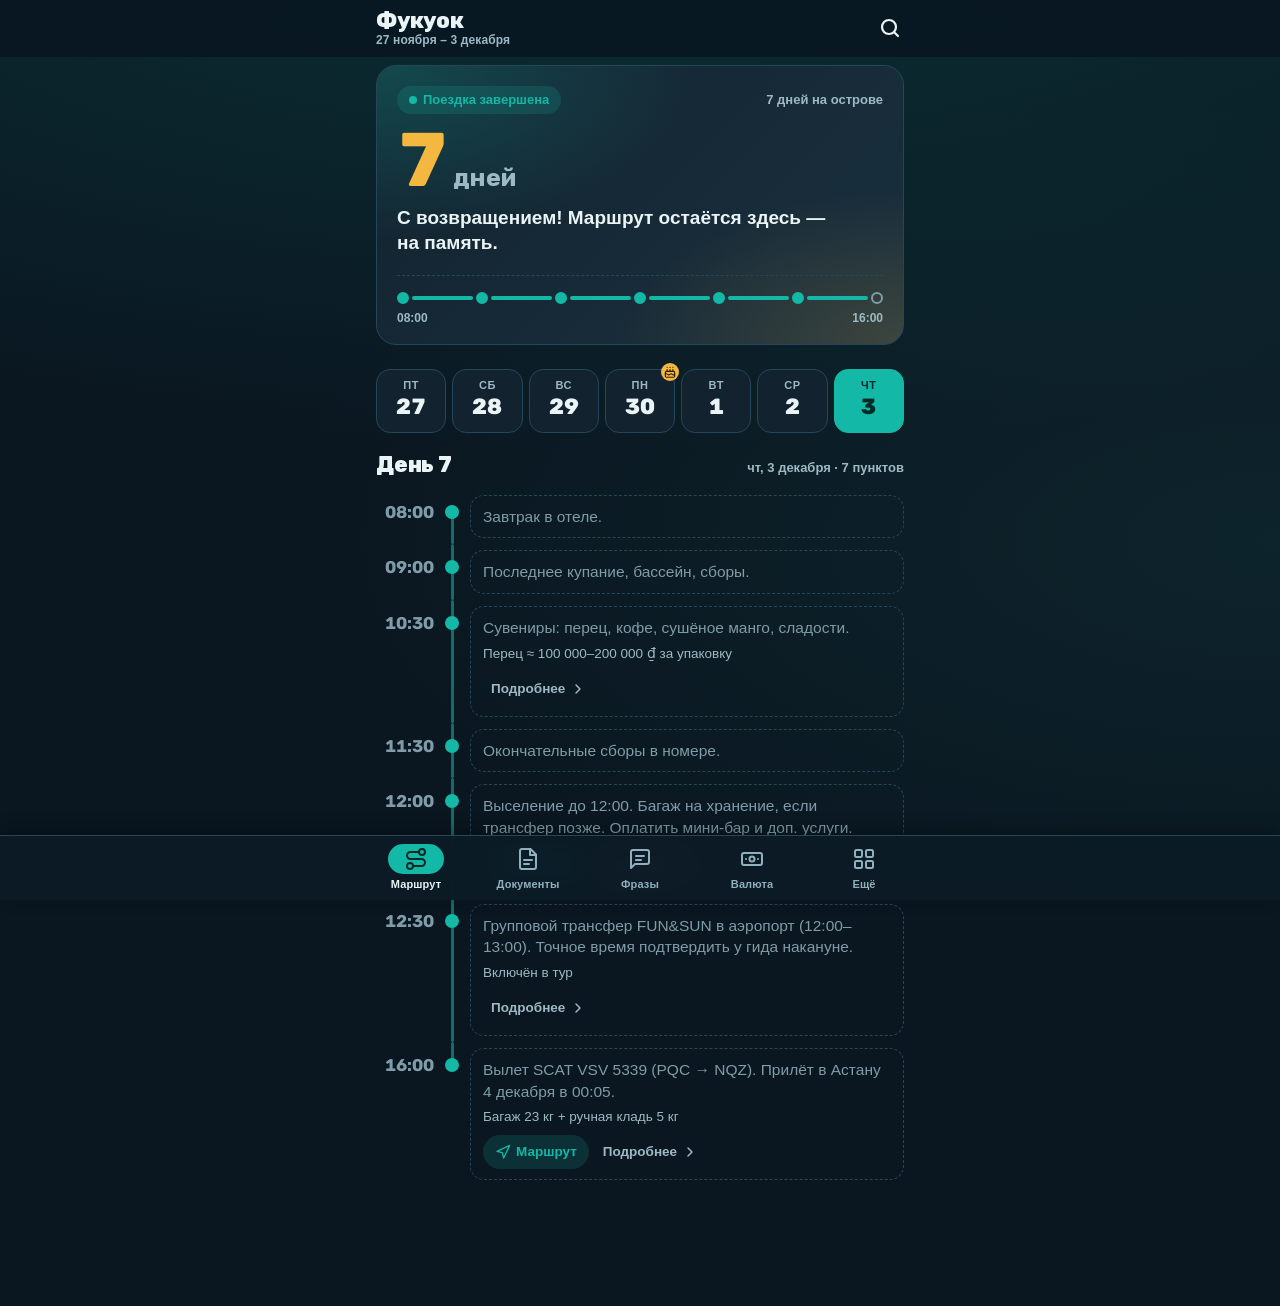
==== commit 35aa6c6e: "Маршрут: новое расписание (свободный день рождения, Safari+VinWonders в один день, Рачвем утром) Co-" ====
--- a/index.html
+++ b/index.html
@@ -6,6 +6,8 @@
   <meta name="theme-color" content="#0a1620" />
   <meta name="apple-mobile-web-app-capable" content="yes" />
   <meta name="apple-mobile-web-app-status-bar-style" content="black-translucent" />
+  <link rel="icon" href="favicon.svg" type="image/svg+xml" />
+  <link rel="apple-touch-icon" href="apple-touch-icon.png" />
   <title>Фукуок · 27 ноября – 3 декабря</title>
   <link rel="stylesheet" href="css/common.css" />
   <style>
@@ -822,52 +824,73 @@
   <script src="site-audio.js"></script>
   <script id="data" type="application/json">
 [
-  {"day": 1, "label": "27 ноября · пт", "title": "1 день · 27 ноября · пт", "time": "01:35", "program": "Вылет из Астаны рейсом SCAT VSV 5356 (NQZ → PQC). В аэропорту быть к 22:30 26 ноября — за 3 часа.", "cost": "Багаж 23 кг + ручная кладь 5 кг на человека", "date": "2026-11-27", "tz": "+05:00"},
-  {"day": 1, "label": "27 ноября · пт", "title": "1 день · 27 ноября · пт", "time": "11:05", "program": "Прилёт в международный аэропорт Фукуок (PQC). Паспортный контроль, SIM-карта, обмен денег.", "cost": "SIM ≈ 200 000–300 000 ₫", "date": "2026-11-27"},
-  {"day": 1, "label": "27 ноября · пт", "title": "1 день · 27 ноября · пт", "time": "12:00", "program": "Групповой трансфер FUN&SUN в отель Wyndham Grand Phu Quoc. Ищите представителя с табличкой FUN&SUN Kazakhstan.", "cost": "Трансфер включён в тур", "date": "2026-11-27"},
-  {"day": 1, "label": "27 ноября · пт", "title": "1 день · 27 ноября · пт", "time": "13:00", "program": "Приезд в отель, вещи — в камеру хранения. Первый обед рядом с отелем: фо и бань ми.", "cost": "Средний чек ≈ 150 000–250 000 ₫ на человека", "date": "2026-11-27"},
-  {"day": 1, "label": "27 ноября · пт", "title": "1 день · 27 ноября · пт", "time": "15:00", "program": "Заселение в номер Deluxe Garden View (завтраки включены). Отдых у бассейна.", "cost": "Депозит при заселении — уточните на ресепшен", "date": "2026-11-27"},
-  {"day": 1, "label": "27 ноября · пт", "title": "1 день · 27 ноября · пт", "time": "17:30", "program": "Закат на пляже Бай Зай у отеля — солнце садится прямо в море.", "cost": "", "date": "2026-11-27"},
-  {"day": 1, "label": "27 ноября · пт", "title": "1 день · 27 ноября · пт", "time": "19:00", "program": "Вечерняя прогулка по Grand World — «город, который не спит»: венецианский канал, гондолы, Бамбуковый храм.", "cost": "Вход бесплатный, гондола ≈ 200 000 ₫", "date": "2026-11-27"},
-  {"day": 1, "label": "27 ноября · пт", "title": "1 день · 27 ноября · пт", "time": "20:30", "program": "Первый ужин в Grand World.", "cost": "Средний чек ≈ 250 000–400 000 ₫ на человека", "date": "2026-11-27"},
-  {"day": 2, "label": "28 ноября · сб", "title": "2 день · 28 ноября · сб", "time": "08:00", "program": "Завтрак в отеле (включён).", "cost": "", "date": "2026-11-28"},
-  {"day": 2, "label": "28 ноября · сб", "title": "2 день · 28 ноября · сб", "time": "09:30", "program": "Встреча с отельным гидом FUN&SUN в холле: экскурсии, правила, контакты. Взять ваучер и обратный билет.", "cost": "Точное время встречи скажет представитель на трансфере", "date": "2026-11-28"},
-  {"day": 2, "label": "28 ноября · сб", "title": "2 день · 28 ноября · сб", "time": "10:00", "program": "Vinpearl Safari — крупнейший сафари-парк Вьетнама, 5–10 минут от отеля.", "cost": "Билет ≈ 650 000 ₫ (комбо с VinWonders выгоднее)", "date": "2026-11-28"},
-  {"day": 2, "label": "28 ноября · сб", "title": "2 день · 28 ноября · сб", "time": "13:30", "program": "Обед в парке.", "cost": "Средний чек ≈ 200 000 ₫ на человека", "date": "2026-11-28"},
-  {"day": 2, "label": "28 ноября · сб", "title": "2 день · 28 ноября · сб", "time": "14:30", "program": "VinWonders Фукуок: аттракционы, океанариум, аквапарк, замок.", "cost": "Билет ≈ 950 000 ₫", "date": "2026-11-28"},
-  {"day": 2, "label": "28 ноября · сб", "title": "2 день · 28 ноября · сб", "time": "20:00", "program": "Шоу «Tinh Hoa Việt Nam» в Grand World и ужин.", "cost": "Шоу ≈ 300 000–600 000 ₫, ужин ≈ 250 000 ₫", "date": "2026-11-28"},
-  {"day": 3, "label": "29 ноября · вс", "title": "3 день · 29 ноября · вс", "time": "08:00", "program": "Завтрак в отеле.", "cost": "", "date": "2026-11-29"},
-  {"day": 3, "label": "29 ноября · вс", "title": "3 день · 29 ноября · вс", "time": "09:00", "program": "Выезд на юг острова в Антхой (≈ 1 час на Grab/Xanh SM).", "cost": "Такси ≈ 400 000–500 000 ₫ за машину в одну сторону", "date": "2026-11-29"},
-  {"day": 3, "label": "29 ноября · вс", "title": "3 день · 29 ноября · вс", "time": "10:00", "program": "Канатная дорога на остров Хон Тхом — 7,9 км над морем.", "cost": "Билет ≈ 600 000–650 000 ₫ (включает аквапарк)", "date": "2026-11-29"},
-  {"day": 3, "label": "29 ноября · вс", "title": "3 день · 29 ноября · вс", "time": "11:00", "program": "Аквапарк Aquatopia и пляж острова Хон Тхом.", "cost": "", "date": "2026-11-29"},
-  {"day": 3, "label": "29 ноября · вс", "title": "3 день · 29 ноября · вс", "time": "14:00", "program": "Обед на острове Хон Тхом.", "cost": "Средний чек ≈ 200 000–300 000 ₫ на человека", "date": "2026-11-29"},
-  {"day": 3, "label": "29 ноября · вс", "title": "3 день · 29 ноября · вс", "time": "16:30", "program": "Sunset Town — «Город заката». Мост Поцелуя, набережная, закат.", "cost": "Вход в город бесплатный", "date": "2026-11-29"},
-  {"day": 3, "label": "29 ноября · вс", "title": "3 день · 29 ноября · вс", "time": "19:30", "program": "Шоу «Kiss of the Sea» — фонтаны, лазеры, пиротехника над морем.", "cost": "Билет ≈ 500 000–700 000 ₫", "date": "2026-11-29"},
-  {"day": 3, "label": "29 ноября · вс", "title": "3 день · 29 ноября · вс", "time": "21:00", "program": "Ужин в Sunset Town и возвращение в отель (≈ 1 час).", "cost": "Средний чек ≈ 250 000–400 000 ₫ на человека", "date": "2026-11-29"},
-  {"day": 4, "label": "30 ноября · пн 🎂", "title": "4 день · 30 ноября · пн 🎂", "time": "07:30", "program": "Ранний завтрак.", "cost": "", "date": "2026-11-30"},
-  {"day": 4, "label": "30 ноября · пн 🎂", "title": "4 день · 30 ноября · пн 🎂", "time": "08:00", "program": "Морская прогулка по 4 островам архипелага Антхой: снорклинг у кораллов (трансфер из отеля).", "cost": "Тур ≈ 600 000–900 000 ₫ (трансфер, маска, обед) — можно купить у гида", "date": "2026-11-30"},
-  {"day": 4, "label": "30 ноября · пн 🎂", "title": "4 день · 30 ноября · пн 🎂", "time": "12:30", "program": "Обед на лодке или на острове — морепродукты и фрукты.", "cost": "Обычно входит в стоимость тура", "date": "2026-11-30"},
-  {"day": 4, "label": "30 ноября · пн 🎂", "title": "4 день · 30 ноября · пн 🎂", "time": "16:00", "program": "Возвращение в отель, отдых у бассейна.", "cost": "", "date": "2026-11-30"},
-  {"day": 4, "label": "30 ноября · пн 🎂", "title": "4 день · 30 ноября · пн 🎂", "time": "18:30", "program": "🎂 Праздничный ужин в честь дня рождения Халела — ресторан у моря с закатом.", "cost": "Средний чек ≈ 500 000–800 000 ₫ на человека", "date": "2026-11-30"},
-  {"day": 4, "label": "30 ноября · пн 🎂", "title": "4 день · 30 ноября · пн 🎂", "time": "21:00", "program": "Вьетнамский массаж после морского дня.", "cost": "60 мин ≈ 300 000–500 000 ₫", "date": "2026-11-30"},
-  {"day": 5, "label": "1 декабря · вт", "title": "5 день · 1 декабря · вт", "time": "08:00", "program": "Завтрак в отеле.", "cost": "", "date": "2026-12-01"},
-  {"day": 5, "label": "1 декабря · вт", "title": "5 день · 1 декабря · вт", "time": "09:00", "program": "Пляж Бай Сао — белый песок и бирюзовая вода на юго-востоке (≈ 1 час от отеля).", "cost": "Шезлонг ≈ 50 000–100 000 ₫", "date": "2026-12-01"},
-  {"day": 5, "label": "1 декабря · вт", "title": "5 день · 1 декабря · вт", "time": "12:00", "program": "Обед в пляжном ресторане на Бай Сао.", "cost": "Средний чек ≈ 200 000–350 000 ₫ на человека", "date": "2026-12-01"},
-  {"day": 5, "label": "1 декабря · вт", "title": "5 день · 1 декабря · вт", "time": "13:30", "program": "Пагода Хо Куок — буддийский храм на скале над морем.", "cost": "Вход бесплатный, нужна закрытая одежда", "date": "2026-12-01"},
-  {"day": 5, "label": "1 декабря · вт", "title": "5 день · 1 декабря · вт", "time": "15:00", "program": "Историческая тюрьма Фукуок («Кокосовая тюрьма») — музей войны.", "cost": "Вход бесплатный", "date": "2026-12-01"},
-  {"day": 5, "label": "1 декабря · вт", "title": "5 день · 1 декабря · вт", "time": "16:30", "program": "Фабрика рыбного соуса нуок-мам и перечная плантация.", "cost": "Вход бесплатный", "date": "2026-12-01"},
-  {"day": 5, "label": "1 декабря · вт", "title": "5 день · 1 декабря · вт", "time": "18:30", "program": "Ужин в рыбацкой деревне Хамнинь на сваях — крабы и гребешки.", "cost": "Средний чек ≈ 400 000–700 000 ₫ на человека", "date": "2026-12-01"},
-  {"day": 6, "label": "2 декабря · ср", "title": "6 день · 2 декабря · ср", "time": "08:00", "program": "Завтрак в отеле.", "cost": "", "date": "2026-12-02"},
-  {"day": 6, "label": "2 декабря · ср", "title": "6 день · 2 декабря · ср", "time": "09:30", "program": "Пляж морских звёзд Рачвем на северо-востоке (≈ 30 минут от отеля).", "cost": "Небольшой сбор за въезд/парковку", "date": "2026-12-02"},
-  {"day": 6, "label": "2 декабря · ср", "title": "6 день · 2 декабря · ср", "time": "12:30", "program": "Обед в плавучем ресторане в Рачвем.", "cost": "Средний чек ≈ 250 000–400 000 ₫ на человека", "date": "2026-12-02"},
-  {"day": 6, "label": "2 декабря · ср", "title": "6 день · 2 декабря · ср", "time": "14:30", "program": "Отдых в отеле: бассейн, вьетнамский кофе со сгущёнкой.", "cost": "Кофе ≈ 30 000–60 000 ₫", "date": "2026-12-02"},
-  {"day": 6, "label": "2 декабря · ср", "title": "6 день · 2 декабря · ср", "time": "17:00", "program": "Храм Динь Кау на скале в Зуонгдонге — закат и рыбацкие лодки.", "cost": "Вход бесплатный", "date": "2026-12-02"},
-  {"day": 6, "label": "2 декабря · ср", "title": "6 день · 2 декабря · ср", "time": "18:30", "program": "Прощальный ужин на ночном рынке Зуонгдонга: морепродукты на гриле, бун куай.", "cost": "Ужин ≈ 300 000–500 000 ₫ на человека", "date": "2026-12-02"},
-  {"day": 6, "label": "2 декабря · ср", "title": "6 день · 2 декабря · ср", "time": "21:00", "program": "Проверить время обратного трансфера: после 19:00 его вывешивают на ресепшен или в папке FUN&SUN.", "cost": "", "date": "2026-12-02"},
-  {"day": 7, "label": "3 декабря · чт", "title": "7 день · 3 декабря · чт", "time": "08:00", "program": "Завтрак, сборы вещей. Последнее купание.", "cost": "", "date": "2026-12-03"},
-  {"day": 7, "label": "3 декабря · чт", "title": "7 день · 3 декабря · чт", "time": "10:00", "program": "Последние покупки рядом с отелем: перец, кофе, сушёное манго.", "cost": "Перец ≈ 100 000–200 000 ₫ за пачку", "date": "2026-12-03"},
-  {"day": 7, "label": "3 декабря · чт", "title": "7 день · 3 декабря · чт", "time": "12:00", "program": "Выселение до 12:00 (багаж — в камеру хранения). Групповой трансфер в аэропорт — время уточнить накануне.", "cost": "Трансфер включён в тур. Оплатите мини-бар и доп. услуги", "date": "2026-12-03"},
-  {"day": 7, "label": "3 декабря · чт", "title": "7 день · 3 декабря · чт", "time": "16:00", "program": "Вылет рейсом SCAT VSV 5339 (PQC → NQZ). Прилёт в Астану 4 декабря в 00:05.", "cost": "Багаж 23 кг + ручная кладь 5 кг", "date": "2026-12-03"}
+  {"day":1,"label":"27 ноября · пт","title":"1 день · 27 ноября · пт","time":"01:35","program":"Вылет из Астаны рейсом SCAT VSV 5356 (NQZ → PQC). В аэропорту быть к 22:30 26 ноября — за 3 часа.","cost":"Багаж 23 кг + ручная кладь 5 кг на человека","date":"2026-11-27","tz":"+05:00"},
+  {"day":1,"label":"27 ноября · пт","title":"1 день · 27 ноября · пт","time":"11:05","program":"Прилёт на Фукуок (PQC). Паспортный контроль, SIM-карты, обмен небольшой суммы денег.","cost":"SIM ≈ 200 000–300 000 ₫","date":"2026-11-27"},
+  {"day":1,"label":"27 ноября · пт","title":"1 день · 27 ноября · пт","time":"12:00","program":"Групповой трансфер FUN&SUN в Wyndham Grand Phu Quoc. Ищите представителя с табличкой FUN&SUN Kazakhstan.","cost":"Включён в тур; время зависит от других туристов","date":"2026-11-27"},
+  {"day":1,"label":"27 ноября · пт","title":"1 день · 27 ноября · пт","time":"13:30","program":"Прибытие в отель, багаж — в камеру хранения. Обед рядом с отелем: фо, бань ми.","cost":"≈ 150 000–250 000 ₫ на человека","date":"2026-11-27"},
+  {"day":1,"label":"27 ноября · пт","title":"1 день · 27 ноября · пт","time":"15:00","program":"Заселение в Deluxe Garden View. Отдых, бассейн, знакомство с территорией отеля.","cost":"Уточнить размер и условия возврата депозита","date":"2026-11-27"},
+  {"day":1,"label":"27 ноября · пт","title":"1 день · 27 ноября · пт","time":"17:00","program":"Прогулка по пляжу Бай Зай. Закат примерно в 17:40.","cost":"","date":"2026-11-27"},
+  {"day":1,"label":"27 ноября · пт","title":"1 день · 27 ноября · пт","time":"19:00","program":"Grand World: венецианский канал, Бамбуковый храм, вечерние улицы.","cost":"Вход бесплатный, гондола ≈ 200 000 ₫","date":"2026-11-27"},
+  {"day":1,"label":"27 ноября · пт","title":"1 день · 27 ноября · пт","time":"20:30","program":"Ужин в Grand World.","cost":"≈ 250 000–400 000 ₫ на человека","date":"2026-11-27"},
+  {"day":1,"label":"27 ноября · пт","title":"1 день · 27 ноября · пт","time":"22:00","program":"Возвращение в отель и сон. Вечеринку после ночного перелёта не планируем.","cost":"","date":"2026-11-27"},
+  {"day":2,"label":"28 ноября · сб","title":"2 день · 28 ноября · сб","time":"08:00","program":"Завтрак в отеле.","cost":"","date":"2026-11-28"},
+  {"day":2,"label":"28 ноября · сб","title":"2 день · 28 ноября · сб","time":"08:45","program":"Выезд в Vinpearl Safari (5–10 минут на машине).","cost":"","date":"2026-11-28"},
+  {"day":2,"label":"28 ноября · сб","title":"2 день · 28 ноября · сб","time":"09:00","program":"Vinpearl Safari: сафари-автобус, животные, прогулочная зона. Парк работает 09:00–16:00.","cost":"Билет ≈ 850 000 ₫; комбо Safari + VinWonders ≈ 1 500 000 ₫","date":"2026-11-28"},
+  {"day":2,"label":"28 ноября · сб","title":"2 день · 28 ноября · сб","time":"12:00","program":"Обед в Safari.","cost":"≈ 200 000–250 000 ₫ на человека","date":"2026-11-28"},
+  {"day":2,"label":"28 ноября · сб","title":"2 день · 28 ноября · сб","time":"13:00","program":"Переезд в VinWonders — парки рядом.","cost":"","date":"2026-11-28"},
+  {"day":2,"label":"28 ноября · сб","title":"2 день · 28 ноября · сб","time":"13:15","program":"VinWonders: океанариум, аттракционы, тематические зоны. Парк работает до 19:30.","cost":"Отдельный билет ≈ 950 000 ₫","date":"2026-11-28"},
+  {"day":2,"label":"28 ноября · сб","title":"2 день · 28 ноября · сб","time":"19:00","program":"Завершение посещения парка.","cost":"","date":"2026-11-28"},
+  {"day":2,"label":"28 ноября · сб","title":"2 день · 28 ноября · сб","time":"19:30","program":"Ужин в Grand World или рядом с парком.","cost":"≈ 250 000–400 000 ₫ на человека","date":"2026-11-28"},
+  {"day":2,"label":"28 ноября · сб","title":"2 день · 28 ноября · сб","time":"21:00","program":"Возвращение в отель.","cost":"","date":"2026-11-28"},
+  {"day":3,"label":"29 ноября · вс","title":"3 день · 29 ноября · вс","time":"08:00","program":"Завтрак в отеле.","cost":"","date":"2026-11-29"},
+  {"day":3,"label":"29 ноября · вс","title":"3 день · 29 ноября · вс","time":"08:45","program":"Выезд в Антхой на юг острова (60–75 минут на Grab/Xanh SM).","cost":"≈ 400 000–600 000 ₫ за машину в одну сторону","date":"2026-11-29"},
+  {"day":3,"label":"29 ноября · вс","title":"3 день · 29 ноября · вс","time":"09:30","program":"Станция канатной дороги Sun World Hon Thom, покупка билетов.","cost":"","date":"2026-11-29"},
+  {"day":3,"label":"29 ноября · вс","title":"3 день · 29 ноября · вс","time":"09:45","program":"Канатная дорога на Хон Тхом — 7,9 км над морем.","cost":"≈ 830 000–850 000 ₫; проверить тариф и что включено","date":"2026-11-29"},
+  {"day":3,"label":"29 ноября · вс","title":"3 день · 29 ноября · вс","time":"10:15","program":"Аквапарк Aquatopia: горки, бассейны, развлечения.","cost":"","date":"2026-11-29"},
+  {"day":3,"label":"29 ноября · вс","title":"3 день · 29 ноября · вс","time":"12:30","program":"Обед на острове Хон Тхом.","cost":"≈ 200 000–300 000 ₫ на человека; в некоторых тарифах буфет включён","date":"2026-11-29"},
+  {"day":3,"label":"29 ноября · вс","title":"3 день · 29 ноября · вс","time":"13:30","program":"Пляж Хон Тхом: отдых и купание.","cost":"","date":"2026-11-29"},
+  {"day":3,"label":"29 ноября · вс","title":"3 день · 29 ноября · вс","time":"16:00","program":"Обратно канатной дорогой. Не затягивать: аквапарк закрывается около 16:45.","cost":"","date":"2026-11-29"},
+  {"day":3,"label":"29 ноября · вс","title":"3 день · 29 ноября · вс","time":"17:00","program":"Sunset Town: Мост Поцелуев, набережная, фото на закате.","cost":"Вход бесплатный, мост — отдельно","date":"2026-11-29"},
+  {"day":3,"label":"29 ноября · вс","title":"3 день · 29 ноября · вс","time":"18:00","program":"Ужин в Sunset Town.","cost":"≈ 250 000–400 000 ₫ на человека","date":"2026-11-29"},
+  {"day":3,"label":"29 ноября · вс","title":"3 день · 29 ноября · вс","time":"19:30","program":"По желанию — шоу «Symphony of the Sea». Если устали, выбирайте одно шоу из двух.","cost":"≈ 600 000–660 000 ₫","date":"2026-11-29"},
+  {"day":3,"label":"29 ноября · вс","title":"3 день · 29 ноября · вс","time":"21:00","program":"Шоу «Kiss of the Sea» — фонтаны, лазеры, пиротехника над морем.","cost":"Онлайн ≈ 750 000 ₫; расписание проверить заранее","date":"2026-11-29"},
+  {"day":3,"label":"29 ноября · вс","title":"3 день · 29 ноября · вс","time":"22:00","program":"Возвращение в Wyndham Grand (60–75 минут).","cost":"","date":"2026-11-29"},
+  {"day":4,"label":"30 ноября · пн 🎂","title":"4 день · 30 ноября · пн 🎂","time":"09:00","program":"Поздний завтрак в отеле. Никаких ранних экскурсий.","cost":"","date":"2026-11-30"},
+  {"day":4,"label":"30 ноября · пн 🎂","title":"4 день · 30 ноября · пн 🎂","time":"10:30","program":"Бассейн, пляж Бай Зай, отдых всей компанией.","cost":"","date":"2026-11-30"},
+  {"day":4,"label":"30 ноября · пн 🎂","title":"4 день · 30 ноября · пн 🎂","time":"13:00","program":"Обед в отеле или в Grand World.","cost":"≈ 200 000–350 000 ₫ на человека","date":"2026-11-30"},
+  {"day":4,"label":"30 ноября · пн 🎂","title":"4 день · 30 ноября · пн 🎂","time":"14:30","program":"Свободное время: отдохнуть и подготовиться к вечеру.","cost":"","date":"2026-11-30"},
+  {"day":4,"label":"30 ноября · пн 🎂","title":"4 день · 30 ноября · пн 🎂","time":"16:30","program":"Выезд к месту праздничного ужина.","cost":"","date":"2026-11-30"},
+  {"day":4,"label":"30 ноября · пн 🎂","title":"4 день · 30 ноября · пн 🎂","time":"17:00","program":"Коктейли и фото на закате — солнце садится около 17:40.","cost":"","date":"2026-11-30"},
+  {"day":4,"label":"30 ноября · пн 🎂","title":"4 день · 30 ноября · пн 🎂","time":"18:00","program":"🎂 Праздничный ужин в честь дня рождения Халела — ресторан с видом на море. Стол забронировать заранее и предупредить о дне рождения.","cost":"≈ 500 000–800 000 ₫ на человека","date":"2026-11-30"},
+  {"day":4,"label":"30 ноября · пн 🎂","title":"4 день · 30 ноября · пн 🎂","time":"20:30","program":"Продолжение праздника: бар, коктейли, музыка.","cost":"Напитки ≈ 100 000–250 000 ₫","date":"2026-11-30"},
+  {"day":4,"label":"30 ноября · пн 🎂","title":"4 день · 30 ноября · пн 🎂","time":"23:00","program":"Возвращение в отель или продолжение вечера по желанию.","cost":"","date":"2026-11-30"},
+  {"day":5,"label":"1 декабря · вт","title":"5 день · 1 декабря · вт","time":"08:00","program":"Завтрак в отеле.","cost":"","date":"2026-12-01"},
+  {"day":5,"label":"1 декабря · вт","title":"5 день · 1 декабря · вт","time":"09:00","program":"Выезд на пляж Бай Сао на юго-востоке (75–90 минут).","cost":"≈ 500 000–700 000 ₫ за машину в одну сторону","date":"2026-12-01"},
+  {"day":5,"label":"1 декабря · вт","title":"5 день · 1 декабря · вт","time":"10:30","program":"Пляж Бай Сао: белый песок, бирюзовая вода, купание.","cost":"Шезлонги ≈ 50 000–150 000 ₫","date":"2026-12-01"},
+  {"day":5,"label":"1 декабря · вт","title":"5 день · 1 декабря · вт","time":"12:30","program":"Обед в ресторане у пляжа: морепродукты, местная кухня.","cost":"≈ 200 000–350 000 ₫ на человека","date":"2026-12-01"},
+  {"day":5,"label":"1 декабря · вт","title":"5 день · 1 декабря · вт","time":"13:45","program":"Пагода Хо Куок — храмовый комплекс над морем.","cost":"Бесплатно, закрытая одежда","date":"2026-12-01"},
+  {"day":5,"label":"1 декабря · вт","title":"5 день · 1 декабря · вт","time":"15:00","program":"Историческая тюрьма Фукуок — музей истории острова.","cost":"Обычно бесплатно; проверить часы работы","date":"2026-12-01"},
+  {"day":5,"label":"1 декабря · вт","title":"5 день · 1 декабря · вт","time":"16:30","program":"Выезд обратно в отель.","cost":"","date":"2026-12-01"},
+  {"day":5,"label":"1 декабря · вт","title":"5 день · 1 декабря · вт","time":"18:30","program":"Ужин в отеле или в Grand World.","cost":"≈ 250 000–400 000 ₫ на человека","date":"2026-12-01"},
+  {"day":5,"label":"1 декабря · вт","title":"5 день · 1 декабря · вт","time":"20:00","program":"Свободный вечер: бар или бассейн.","cost":"","date":"2026-12-01"},
+  {"day":6,"label":"2 декабря · ср","title":"6 день · 2 декабря · ср","time":"07:30","program":"Завтрак в отеле.","cost":"","date":"2026-12-02"},
+  {"day":6,"label":"2 декабря · ср","title":"6 день · 2 декабря · ср","time":"08:15","program":"Выезд на пляж морских звёзд Рачвем (40–60 минут). Машину лучше взять туда-обратно с ожиданием — обратный Grab найти трудно.","cost":"","date":"2026-12-02"},
+  {"day":6,"label":"2 декабря · ср","title":"6 день · 2 декабря · ср","time":"09:15","program":"Пляж Рачвем: морские звёзды, мелководье, фото. Звёзд не вынимать из воды.","cost":"Вход бесплатный; лодка ≈ 100 000–200 000 ₫","date":"2026-12-02"},
+  {"day":6,"label":"2 декабря · ср","title":"6 день · 2 декабря · ср","time":"11:30","program":"Обед в плавучем ресторане: морепродукты, крабы. Цену и вес уточнять до заказа.","cost":"≈ 250 000–400 000 ₫ на человека","date":"2026-12-02"},
+  {"day":6,"label":"2 декабря · ср","title":"6 день · 2 декабря · ср","time":"13:00","program":"Возвращение в отель.","cost":"","date":"2026-12-02"},
+  {"day":6,"label":"2 декабря · ср","title":"6 день · 2 декабря · ср","time":"14:00","program":"Отдых, бассейн, вьетнамский кофе.","cost":"Кофе ≈ 30 000–60 000 ₫","date":"2026-12-02"},
+  {"day":6,"label":"2 декабря · ср","title":"6 день · 2 декабря · ср","time":"16:30","program":"Прогулка по Grand World, сувениры, фото.","cost":"","date":"2026-12-02"},
+  {"day":6,"label":"2 декабря · ср","title":"6 день · 2 декабря · ср","time":"18:00","program":"Ужин в Grand World.","cost":"≈ 250 000–400 000 ₫ на человека","date":"2026-12-02"},
+  {"day":6,"label":"2 декабря · ср","title":"6 день · 2 декабря · ср","time":"20:15","program":"Шоу «Tinh Hoa Việt Nam» (45 минут).","cost":"≈ 300 000 ₫","date":"2026-12-02"},
+  {"day":6,"label":"2 декабря · ср","title":"6 день · 2 декабря · ср","time":"21:15","program":"Бары и вечерняя жизнь Grand World — последний большой вечер.","cost":"","date":"2026-12-02"},
+  {"day":6,"label":"2 декабря · ср","title":"6 день · 2 декабря · ср","time":"23:00","program":"Возвращение в отель.","cost":"","date":"2026-12-02"},
+  {"day":7,"label":"3 декабря · чт","title":"7 день · 3 декабря · чт","time":"08:00","program":"Завтрак в отеле.","cost":"","date":"2026-12-03"},
+  {"day":7,"label":"3 декабря · чт","title":"7 день · 3 декабря · чт","time":"09:00","program":"Последнее купание, бассейн, сборы.","cost":"","date":"2026-12-03"},
+  {"day":7,"label":"3 декабря · чт","title":"7 день · 3 декабря · чт","time":"10:30","program":"Сувениры: перец, кофе, сушёное манго, сладости.","cost":"Перец ≈ 100 000–200 000 ₫ за упаковку","date":"2026-12-03"},
+  {"day":7,"label":"3 декабря · чт","title":"7 день · 3 декабря · чт","time":"11:30","program":"Окончательные сборы в номере.","cost":"","date":"2026-12-03"},
+  {"day":7,"label":"3 декабря · чт","title":"7 день · 3 декабря · чт","time":"12:00","program":"Выселение до 12:00. Багаж на хранение, если трансфер позже. Оплатить мини-бар и доп. услуги.","cost":"","date":"2026-12-03"},
+  {"day":7,"label":"3 декабря · чт","title":"7 день · 3 декабря · чт","time":"12:30","program":"Групповой трансфер FUN&SUN в аэропорт (12:00–13:00). Точное время подтвердить у гида накануне.","cost":"Включён в тур","date":"2026-12-03"},
+  {"day":7,"label":"3 декабря · чт","title":"7 день · 3 декабря · чт","time":"16:00","program":"Вылет SCAT VSV 5339 (PQC → NQZ). Прилёт в Астану 4 декабря в 00:05.","cost":"Багаж 23 кг + ручная кладь 5 кг","date":"2026-12-03"}
 ]
   </script>
 
